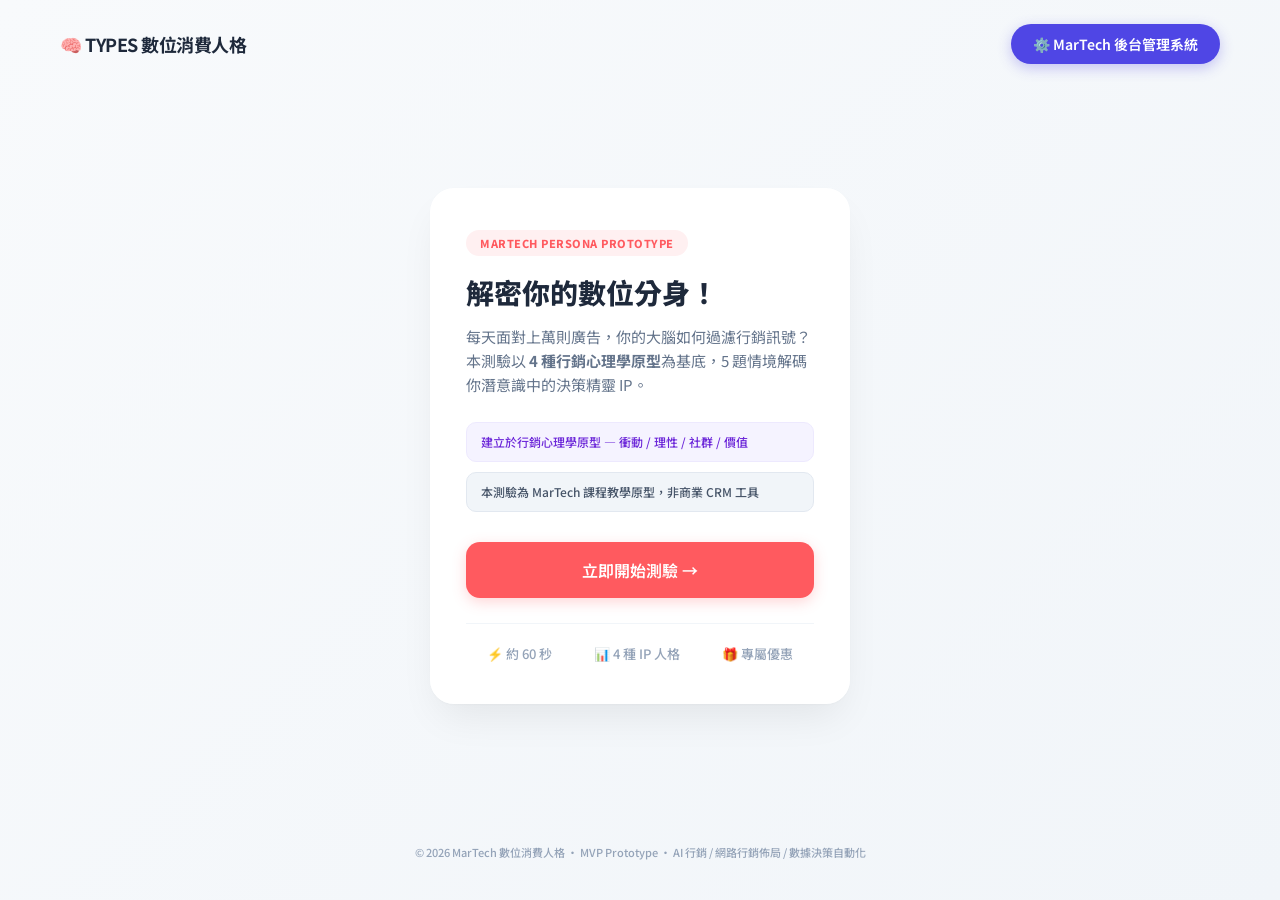
==== index.html @ 8bd295b5 "Add files via upload" ====
<!DOCTYPE html>
<html lang="zh-TW">
<head>
    <meta charset="UTF-8">
    <meta name="viewport" content="width=device-width, initial-scale=1.0">
    <title>TYPES 數位消費人格測驗 | MarTech 大腦決策濾鏡</title>
    <link rel="preconnect" href="https://fonts.googleapis.com">
    <link rel="preconnect" href="https://fonts.gstatic.com" crossorigin>
    <link href="https://fonts.googleapis.com/css2?family=Noto+Sans+TC:wght@400;500;600;700;800&display=swap" rel="stylesheet">
    <link rel="stylesheet" href="style.css">
</head>
<body>

    <header class="app-header">
        <div class="logo">🧠 TYPES 數位消費人格</div>
        <button id="secret-btn" class="backend-toggle-btn" onclick="toggleDashboard()">⚙️ MarTech 後台管理系統</button>
    </header>

    <main class="main-content">
        <div id="app-container">
            
            <div id="welcome-screen" class="screen active">
                <div class="app-tag">MARTECH PERSONA PROTOTYPE</div>
                <h1 class="welcome-title">解密你的數位分身！</h1>
                <p class="welcome-subtitle">每天面對上萬則廣告，你的大腦如何過濾行銷訊號？本測驗以 <strong>4 種行銷心理學原型</strong>為基底，5 題情境解碼你潛意識中的決策精靈 IP。</p>
                
                <div class="badge-group">
                    <span class="custom-badge badge-purple">建立於行銷心理學原型 — 衝動 / 理性 / 社群 / 價值</span>
                    <span class="custom-badge badge-gray">本測驗為 MarTech 課程教學原型，非商業 CRM 工具</span>
                </div>

                <button class="primary-btn launch-btn" onclick="startQuiz()">立即開始測驗 →</button>
                
                <div class="welcome-footer">
                    <span>⚡ 約 60 秒</span>
                    <span>📊 4 種 IP 人格</span>
                    <span>🎁 專屬優惠</span>
                </div>
            </div>

            <div id="quiz-screen" class="screen">
                <div class="quiz-header">
                    <span id="story-context" class="story-context">情境載入中...</span>
                    <div class="progress-container">
                        <div class="progress-text">測驗進度 <span id="progress-num">0</span>%</div>
                        <div class="progress-bar-bg">
                            <div id="progress-bar" class="progress-bar-fill"></div>
                        </div>
                    </div>
                </div>
                <h2 id="question-text" class="question-title">題目載入中...</h2>
                <div id="options-container" class="options-grid"></div>
            </div>

            <div id="loading-screen" class="screen">
                <div class="ai-loader">
                    <div class="double-bounce1"></div>
                    <div class="double-bounce2"></div>
                </div>
                <h2 class="loading-title">正在生成數位分身 IP...</h2>
                <p class="loading-subtitle">MarTech 演算法正在交叉解析你的行銷濾鏡與決策基因</p>
            </div>

            <div id="result-screen" class="screen">
                <div id="result-card" class="mbti-result-card">
                    <div class="card-glow"></div>
                    <div class="ip-header">
                        <span id="ip-name" class="ip-badge-label">TYPES IP</span>
                        <span class="mbti-code">MARTECH PRO</span>
                    </div>
                    <div id="result-avatar" class="ip-illustration">✨</div>
                    <h2 id="result-title" class="ip-title">人格類型</h2>
                    <p id="result-desc" class="ip-description">性格描述載入中...</p>
                </div>
                
                <div class="analytics-box">
                    <span class="chart-icon">📊</span>
                    <p>大數據對比：全網僅有 <span id="stat-percent" class="highlight-text">15%</span> 的受測者同屬這個數位分身！</p>
                </div>

                <div class="crm-conversion-box">
                    <h3 class="crm-title">🎯 MarTech 演算精準推薦</h3>
                    <p class="crm-subtitle">最容易打動你的品牌調性與命定選物：<br><strong id="reco-product" class="product-highlight">品牌名稱</strong></p>
                    <div class="crm-actions">
                        <button class="coupon-btn animate-pulse" onclick="copyCoupon()">1. 領取合作專屬優惠券 🎁</button>
                        <button id="brand-link-btn" class="brand-redirect-btn" onclick="goToBrandSite()">2. 前往 <span id="brand-name">品牌</span> 官方網站 🚀</button>
                    </div>
                </div>

                <div class="share-actions-grid">
                    <button class="share-btn btn-outline" onclick="alert('已複製專屬雙人對比連結！快去邀請好友測試大腦契合度。')">🔗 邀請好友比對</button>
                    <button class="share-btn btn-instagram" onclick="alert('圖卡已優化為 9:16 規格，準備發布至 Instagram 限時動態！')">📱 分享至 IG 限動</button>
                </div>
            </div>

        </div>
    </main>

    <div id="dashboard-screen" class="screen dashboard-view">
        <div class="dashboard-container">
            <div class="dash-navbar">
                <div class="dash-brand">📊 MarTech 智能整合數據控制台 (2026 數位行銷趨勢版)</div>
                <button class="dash-exit-btn" onclick="toggleDashboard()">返回前台</button>
            </div>
            
            <div class="kpi-matrix">
                <div class="kpi-item">
                    <div class="kpi-info">
                        <span class="kpi-title">漏斗頂端：總流量 (Traffic)</span>
                        <span id="dash-impressions" class="kpi-num">1,245</span>
                    </div>
                    <div class="kpi-trend">曝光人次</div>
                </div>
                <div class="kpi-item">
                    <div class="kpi-info">
                        <span class="kpi-title">互動層：第一方標籤 (Leads)</span>
                        <span id="dash-completions" class="kpi-num">890</span>
                    </div>
                    <div id="dash-completion-rate-badge" class="kpi-trend up">71.5%</div>
                </div>
                <div class="kpi-item">
                    <div class="kpi-info">
                        <span class="kpi-title">轉換層：外部跳轉 (Conversion)</span>
                        <span id="dash-clicks" class="kpi-num">320</span>
                    </div>
                    <div class="kpi-trend">意向點擊</div>
                </div>
                <div class="kpi-item">
                    <div class="kpi-info">
                        <span class="kpi-title">最終跨站點擊率 (CTR)</span>
                        <span id="dash-cvr" class="kpi-num">35.9%</span>
                    </div>
                    <div id="dash-cvr-badge" class="kpi-trend up">健康</div>
                </div>
            </div>

            <div class="dash-section-title">🤖 趨勢一：AI 行銷應用 (AI Marketing Engine)</div>
            <div class="dash-ai-insight-panel">
                <div class="insight-body-grid">
                    <div class="insight-card border-purple">
                        <h4 class="insight-card-title">🔍 AI 顧客分析 & 行銷心理學診斷</h4>
                        <p id="ai-customer-analysis" class="insight-text">正在交叉解讀消費者潛意識決策特徵...</p>
                    </div>
                    <div class="insight-card border-purple">
                        <h4 class="insight-card-title">💬 AI Chatbot 聊天機器人分眾對話腳本推薦</h4>
                        <p id="ai-chatbot-script" class="insight-text">正在自動生成 LINE/Instagram 導流對話策略...</p>
                    </div>
                </div>
            </div>

            <div class="dash-section-title">🌐 趨勢二：新網路行銷組合 (Modern Digital Marketing Mix)</div>
            <div class="dash-martech-grid">
                
                <div class="martech-card">
                    <div class="card-header-icon">📈</div>
                    <h4 class="martech-card-title">生成式引擎優化 (GEO) & SEO 內容核心</h4>
                    <p class="martech-meta-desc">因應 ChatGPT / SearchGPT / Perplexity 等 AI 搜尋時代的流量佈局。</p>
                    <div class="strategy-box">
                        <h5>📍 GEO 引擎權重優化焦點（AI 最愛引用的結構）</h5>
                        <ul id="geo-strategy-list" class="strategy-list"></ul>
                    </div>
                    <div class="strategy-box">
                        <h5>✍️ 內容行銷與關鍵字佈局 (SEO)</h5>
                        <ul id="seo-strategy-list" class="strategy-list"></ul>
                    </div>
                </div>

                <div class="martech-card">
                    <div class="card-header-icon">🎯</div>
                    <h4 class="martech-card-title">SEM 搜尋引擎行銷 & Google AdWords 部署</h4>
                    <p class="martech-meta-desc">基於當前 Zero-Party Data 數據占比優化獲客成本 (CPA)。</p>
                    <div class="strategy-box">
                        <h5>💰 Google AdWords 智慧出價與受眾權重建議</h5>
                        <ul id="sem-bidding-strategy" class="strategy-list"></ul>
                    </div>
                    <div class="strategy-box">
                        <h5>📝 高轉換文案範本 (Ad Copywriting)</h5>
                        <div id="sem-ad-copy" class="ad-copy-preview"></div>
                    </div>
                </div>

            </div>

            <div class="dash-section-title">📊 基礎底層數據看板 (Data Analytics Matrix)</div>
            <div class="dash-charts-grid">
                <div class="dash-chart-card">
                    <h4 class="chart-title">Zero-Party Data 顧客消費人格分佈矩陣</h4>
                    <div class="modern-bar-chart">
                        <div class="chart-bar-wrapper">
                            <div id="bar-impulse" class="bar-fill bar-impulse"></div>
                            <span id="label-impulse" class="bar-label">多巴胺<br>--%</span>
                        </div>
                        <div class="chart-bar-wrapper">
                            <div id="bar-rational" class="bar-fill bar-rational"></div>
                            <span id="label-rational" class="bar-label">解碼者<br>--%</span>
                        </div>
                        <div class="chart-bar-wrapper">
                            <div id="bar-social" class="bar-fill bar-social"></div>
                            <span id="label-social" class="bar-label">共振儀<br>--%</span>
                        </div>
                        <div class="chart-bar-wrapper">
                            <div id="bar-loyal" class="bar-fill bar-loyal"></div>
                            <span id="label-loyal" class="bar-label">守護者<br>--%</span>
                        </div>
                    </div>
                </div>

                <div class="dash-chart-card">
                    <h4 class="chart-title">即時全鏈路行銷漏斗轉換率 (Conversion Funnel)</h4>
                    <table class="dashboard-table">
                        <thead>
                            <tr>
                                <th>行銷漏斗階段 (Funnel Stage)</th>
                                <th>受測人數</th>
                                <th>轉化率狀態 / 2026 行業基準</th>
                            </tr>
                        </thead>
                        <tbody>
                            <tr>
                                <td><span class="dot dot-blue"></span> 1. 觸達首頁 (Traffic Acquisition)</td>
                                <td id="table-traffic">-- 人</td>
                                <td><span class="text-muted">基準點 (100%)</span></td>
                            </tr>
                            <tr>
                                <td><span class="dot dot-purple"></span> 2. 互動答題 (Lead Engagement)</td>
                                <td id="table-engagement">-- 人</td>
                                <td id="table-completion-rate-text" class="text-success">完答率 --</td>
                            </tr>
                            <tr>
                                <td><span class="dot dot-green"></span> 3. 跨站點擊導流 (Action Conversion)</td>
                                <td id="table-coupon" class="text-highlight">-- 人</td>
                                <td id="table-ctr-text" class="text-success">點擊率 --</td>
                            </tr>
                        </tbody>
                    </table>
                </div>
            </div>
        </div>
    </div>

    <footer class="app-footer-text">
        © 2026 MarTech 數位消費人格 · MVP Prototype · AI 行銷 / 網路行銷佈局 / 數據決策自動化
    </footer>

    <script src="script.js"></script>
</body>
</html>
---- style.css ----
:root {
    --primary: #FF5A5F;
    --primary-hover: #E0484D;
    --bg-gradient: linear-gradient(135deg, #F8FAFC 0%, #F1F5F9 100%);
    --card-shadow: 0 20px 40px -10px rgba(0, 0, 0, 0.08), 0 1px 3px rgba(0, 0, 0, 0.03);
}

body {
    font-family: 'Noto Sans TC', -apple-system, BlinkMacSystemFont, "Segoe UI", Roboto, sans-serif;
    background: var(--bg-gradient);
    margin: 0;
    padding: 0;
    min-height: 100vh;
    display: flex;
    flex-direction: column;
    align-items: center;
    color: #1E293B;
    -webkit-font-smoothing: antialiased;
}

/* 導覽列 */
.app-header {
    width: 100%;
    max-width: 1200px;
    padding: 24px 20px;
    display: flex;
    justify-content: space-between;
    align-items: center;
    box-sizing: border-box;
}
.logo { font-size: 18px; font-weight: 700; letter-spacing: -0.5px; }

.backend-toggle-btn {
    background: #4F46E5;
    color: white;
    border: none;
    padding: 10px 22px;
    border-radius: 99px;
    font-size: 14px;
    font-weight: 600;
    cursor: pointer;
    box-shadow: 0 4px 14px rgba(79, 70, 229, 0.3);
    transition: all 0.2s cubic-bezier(0.4, 0, 0.2, 1);
}
.backend-toggle-btn:hover { background: #4338CA; transform: translateY(-1px); box-shadow: 0 6px 20px rgba(79, 70, 229, 0.4); }

/* 主容器 */
.main-content { width: 100%; max-width: 460px; padding: 20px; box-sizing: border-box; flex: 1; display: flex; align-items: center; }
#app-container { width: 100%; background: rgba(255, 255, 255, 0.96); backdrop-filter: blur(12px); border: 1px solid rgba(255, 255, 255, 0.8); border-radius: 24px; box-shadow: var(--card-shadow); padding: 40px 35px; box-sizing: border-box; }

.screen { display: none; }
.screen.active { display: block; animation: scaleUp 0.5s cubic-bezier(0.16, 1, 0.3, 1); }

@keyframes scaleUp {
    from { opacity: 0; transform: scale(0.97) translateY(12px); }
    to { opacity: 1; transform: scale(1) translateY(0); }
}

/* 歡迎頁 */
.app-tag { display: inline-block; font-size: 11px; font-weight: 800; color: var(--primary); background: #FFF0F1; padding: 5px 14px; border-radius: 99px; margin-bottom: 18px; letter-spacing: 0.5px; }
.welcome-title { font-size: 28px; font-weight: 800; margin: 0 0 15px 0; line-height: 1.3; }
.welcome-subtitle { font-size: 15px; color: #64748B; line-height: 1.6; margin-bottom: 25px; }
.badge-group { display: flex; flex-direction: column; gap: 10px; margin-bottom: 30px; }
.custom-badge { font-size: 12px; font-weight: 500; padding: 10px 14px; border-radius: 10px; text-align: left; line-height: 1.5; }
.badge-purple { background: #F5F3FF; color: #6D28D9; border: 1px solid #EDE9FE; }
.badge-gray { background: #F1F5F9; color: #475569; border: 1px solid #E2E8F0; }

/* 按鈕系統 */
button { font-family: inherit; transition: all 0.2s cubic-bezier(0.4, 0, 0.2, 1); }
.primary-btn { width: 100%; padding: 16px; background: var(--primary); color: white; border: none; border-radius: 14px; font-size: 16px; font-weight: 600; cursor: pointer; box-shadow: 0 4px 14px rgba(255, 90, 95, 0.25); }
.primary-btn:hover { background: var(--primary-hover); transform: translateY(-2px); box-shadow: 0 8px 20px rgba(255, 90, 95, 0.35); }
.welcome-footer { display: flex; justify-content: space-around; font-size: 13px; font-weight: 500; color: #94A3B8; margin-top: 25px; border-top: 1px solid #F1F5F9; padding-top: 20px; }

/* 答題系統 */
.story-context { font-size: 13px; color: #94A3B8; font-weight: 700; display: block; margin-bottom: 8px; }
.quiz-header { margin-bottom: 25px; }
.progress-container { display: flex; flex-direction: column; gap: 8px; }
.progress-text { font-size: 12px; font-weight: 700; color: #64748B; text-align: right; }
.progress-bar-bg { width: 100%; height: 6px; background: #E2E8F0; border-radius: 99px; overflow: hidden; }
.progress-bar-fill { height: 100%; background: var(--primary); width: 0%; border-radius: 99px; transition: width 0.3s cubic-bezier(0.4, 0, 0.2, 1); }
.question-title { font-size: 20px; font-weight: 700; line-height: 1.5; margin-bottom: 25px; color: #0F172A; }
.options-grid { display: flex; flex-direction: column; gap: 12px; }

.option-btn { width: 100%; padding: 16px 20px; background: white; border: 1px solid #E2E8F0; border-radius: 16px; font-size: 15px; text-align: left; cursor: pointer; color: #334155; font-weight: 500; line-height: 1.5; transition: all 0.3s cubic-bezier(0.4, 0, 0.2, 1); }
.option-btn:hover:not(:disabled) { border-color: var(--primary); background: #FFF0F1; color: var(--primary-hover); transform: translateY(-2px); box-shadow: 0 6px 16px rgba(255, 90, 95, 0.12); }

/* MBTI 圖卡與推薦區 */
.mbti-result-card { position: relative; border-radius: 24px; padding: 35px 25px; color: #1E293B; border: 1px solid rgba(255,255,255,0.8); box-shadow: 0 15px 35px rgba(0,0,0,0.04); overflow: hidden; margin-bottom: 25px; text-align: center; }
.ip-header { display: flex; justify-content: space-between; align-items: center; margin-bottom: 20px; }
.ip-badge-label { font-size: 12px; font-weight: 800; color: white; padding: 4px 12px; border-radius: 8px; letter-spacing: 0.5px; }
.mbti-code { font-size: 11px; font-weight: 700; color: #94A3B8; letter-spacing: 1px; }
.ip-illustration { font-size: 72px; margin-bottom: 20px; filter: drop-shadow(0 15px 15px rgba(0,0,0,0.15)); animation: floatIcon 3s ease-in-out infinite; }
@keyframes floatIcon { 0%, 100% { transform: translateY(0px); } 50% { transform: translateY(-6px); } }
.ip-title { font-size: 24px; font-weight: 800; margin: 0 0 12px 0; color: #0F172A; }
.ip-description { font-size: 14px; line-height: 1.6; color: #475569; margin: 0; font-weight: 500; }
.analytics-box { display: flex; align-items: center; gap: 10px; background: #F8FAFC; padding: 14px 18px; border-radius: 14px; font-size: 13px; margin-bottom: 20px; text-align: left; border: 1px solid #F1F5F9; }
.highlight-text { color: var(--primary); font-weight: 700; }

.crm-conversion-box { background: linear-gradient(180deg, #F8FAFC 0%, #F1F5F9 100%); border-radius: 18px; padding: 22px; text-align: left; margin-bottom: 20px; border: 1px solid #E2E8F0; }
.crm-title { font-size: 14px; font-weight: 700; margin: 0 0 6px 0; color: #334155; }
.crm-subtitle { font-size: 13px; line-height: 1.6; margin: 0 0 18px 0; color: #64748B; }
.product-highlight { color: #0F172A; font-weight: 700; }
.crm-actions { display: flex; flex-direction: column; gap: 10px; }
.coupon-btn { width: 100%; padding: 14px; background: linear-gradient(135deg, #FFD700, #FFA500); color: white; border: none; border-radius: 12px; font-size: 14px; font-weight: 700; cursor: pointer; box-shadow: 0 4px 10px rgba(255, 165, 0, 0.2); }
.brand-redirect-btn { width: 100%; padding: 14px; background: #0F172A; color: white; border: none; border-radius: 12px; font-size: 14px; font-weight: 600; cursor: pointer; }
.brand-redirect-btn:hover { background: #1E293B; transform: translateY(-1px); }
.animate-pulse { animation: softPulse 2s infinite ease-in-out; }
@keyframes softPulse { 0%, 100% { transform: scale(1); } 50% { transform: scale(0.98); opacity: 0.95; } }
.share-actions-grid { display: grid; grid-template-columns: 1fr 1fr; gap: 12px; }
.share-btn { padding: 13px; border-radius: 12px; font-size: 13px; font-weight: 600; cursor: pointer; border: none; }
.btn-outline { background: white; border: 1px solid #E2E8F0; color: #475569; }
.btn-outline:hover { background: #F8FAFC; }
.btn-instagram { background: linear-gradient(45deg, #f09433 0%, #e6683c 25%, #dc2743 50%, #cc2366 75%, #bc1888 100%); color: white; }

/* ==========================================================================
   高級 MarTech 後端數據平台系統面板樣式 (SaaS Pro)
   ========================================================================== */
.dashboard-view { position: fixed; top: 0; left: 0; right: 0; bottom: 0; background: #090D16; color: #E2E8F0; z-index: 999; overflow-y: auto; padding: 40px 30px; box-sizing: border-box; }
.dashboard-container { max-width: 1200px; margin: 0 auto; }
.dash-navbar { display: flex; justify-content: space-between; align-items: center; border-bottom: 1px solid #1E293B; padding-bottom: 20px; margin-bottom: 30px; }
.dash-brand { font-size: 20px; font-weight: 700; color: white; letter-spacing: -0.5px; }
.dash-exit-btn { background: #1E293B; color: white; border: none; padding: 10px 20px; border-radius: 8px; cursor: pointer; font-size: 13px; font-weight: 600; }
.dash-exit-btn:hover { background: #334155; }

/* 段落大標題 */
.dash-section-title { font-size: 16px; font-weight: 700; color: #818CF8; margin: 35px 0 15px 0; letter-spacing: 0.5px; text-transform: uppercase; border-left: 4px solid #4F46E5; padding-left: 10px; }

/* KPI 區塊 */
.kpi-matrix { display: grid; grid-template-columns: repeat(auto-fit, minmax(220px, 1fr)); gap: 20px; }
.kpi-item { background: #111726; border: 1px solid #1E293B; padding: 22px; border-radius: 16px; display: flex; justify-content: space-between; align-items: flex-start; }
.kpi-title { font-size: 12px; color: #94A3B8; display: block; margin-bottom: 8px; font-weight: 500; }
.kpi-num { font-size: 26px; font-weight: 700; color: white; display: block; }
.kpi-trend { font-size: 11px; background: #1F2937; padding: 4px 10px; border-radius: 6px; color: #94A3B8; font-weight: 600; }
.kpi-trend.up { background: rgba(16, 185, 129, 0.15); color: #10B981; }
.kpi-trend.down { background: rgba(239, 68, 68, 0.15); color: #EF4444; }

/* AI 行銷模組面板 */
.dash-ai-insight-panel { background: linear-gradient(135deg, #131A2E 0%, #0E1322 100%); border: 1px solid #6366F1; border-radius: 16px; padding: 25px; box-shadow: 0 10px 30px rgba(99, 102, 241, 0.1); }
.insight-body-grid { display: grid; grid-template-columns: repeat(auto-fit, minmax(450px, 1fr)); gap: 20px; }
.insight-card { background: rgba(15, 23, 42, 0.6); border: 1px solid #1E293B; border-radius: 12px; padding: 22px; }
.insight-card.border-purple { border-top: 3px solid #6366F1; }
.insight-card-title { margin: 0 0 12px 0; font-size: 14px; color: #A5B4FC; font-weight: 700; display: flex; align-items: center; gap: 6px; }
.insight-text { margin: 0; font-size: 13.5px; line-height: 1.6; color: #CBD5E1; }

/* 網路行銷網格 (GEO/SEO/SEM) */
.dash-martech-grid { display: grid; grid-template-columns: repeat(auto-fit, minmax(500px, 1fr)); gap: 25px; }
.martech-card { background: #111726; border: 1px solid #1E293B; border-radius: 16px; padding: 25px; position: relative; }
.card-header-icon { font-size: 24px; margin-bottom: 10px; }
.martech-card-title { margin: 0 0 6px 0; font-size: 15px; color: white; font-weight: 700; }
.martech-meta-desc { font-size: 12px; color: #64748B; margin: 0 0 20px 0; line-height: 1.4; }

/* 策略包裝盒 */
.strategy-box { background: rgba(9, 13, 22, 0.5); border-radius: 10px; padding: 15px; margin-bottom: 15px; border: 1px solid rgba(30, 41, 59, 0.8); }
.strategy-box h5 { margin: 0 0 10px 0; font-size: 13px; color: #38BDF8; font-weight: 600; }
.strategy-list { margin: 0; padding-left: 18px; font-size: 12.5px; color: #94A3B8; line-height: 1.6; }
.strategy-list li { margin-bottom: 6px; }
.strategy-list strong { color: #E2E8F0; }

/* 廣告文案預覽區 */
.ad-copy-preview { background: #1E293B; border-radius: 8px; padding: 14px; border-left: 4px solid #10B981; font-family: monospace; font-size: 12px; color: #34D399; line-height: 1.5; white-space: pre-line; }

/* 數據圖表基礎底層 */
.dash-charts-grid { display: grid; grid-template-columns: repeat(auto-fit, minmax(340px, 1fr)); gap: 25px; }
.dash-chart-card { background: #111726; border: 1px solid #1E293B; border-radius: 16px; padding: 25px; }
.chart-title { margin: 0 0 24px 0; font-size: 13.5px; font-weight: 600; color: #94A3B8; }

/* 長條圖 */
.modern-bar-chart { display: flex; justify-content: space-around; align-items: flex-end; height: 160px; padding-top: 10px; }
.chart-bar-wrapper { display: flex; flex-direction: column; align-items: center; width: 55px; }
.bar-fill { width: 100%; border-radius: 6px 6px 0 0; height: 0%; transition: height 0.6s cubic-bezier(0.4, 0, 0.2, 1); }
.bar-impulse { background: #FF5A5F; box-shadow: 0 4px 12px rgba(255, 90, 95, 0.2); }
.bar-rational { background: #3B82F6; box-shadow: 0 4px 12px rgba(59, 130, 246, 0.2); }
.bar-social { background: #F5A623; box-shadow: 0 4px 12px rgba(245, 166, 35, 0.2); }
.bar-loyal { background: #10B981; box-shadow: 0 4px 12px rgba(16, 185, 129, 0.2); }
.bar-label { font-size: 11px; color: #94A3B8; text-align: center; margin-top: 10px; line-height: 1.4; font-weight: 500; }

/* 數據表 */
.dashboard-table { width: 100%; border-collapse: collapse; text-align: left; }
.dashboard-table th { padding: 12px 10px; font-size: 12px; color: #64748B; border-bottom: 1px solid #1E293B; font-weight: 600; }
.dashboard-table td { padding: 16px 10px; font-size: 13px; color: #E2E8F0; border-bottom: 1px solid #1E293B; }
.dot { width: 8px; height: 8px; border-radius: 50%; display: inline-block; margin-right: 8px; }
.dot-blue { background: #3B82F6; } .dot-purple { background: #8B5CF6; } .dot-green { background: #10B981; }
.text-muted { color: #64748B; } .text-danger { color: #EF4444; font-weight: 600; } .text-success { color: #10B981; font-weight: 600; } .text-highlight { color: #F5A623; font-weight: 700; }

/* AI 載入動畫 */
.ai-loader { width: 40px; height: 40px; position: relative; margin: 0 auto 25px auto; }
.double-bounce1, .double-bounce2 { width: 100%; height: 100%; border-radius: 50%; background-color: var(--primary); opacity: 0.6; position: absolute; top: 0; left: 0; animation: sk-bounce 2.0s infinite ease-in-out; }
.double-bounce2 { animation-delay: -1.0s; }
@keyframes sk-bounce { 0%, 100% { transform: scale(0.0); } 50% { transform: scale(1.0); } }
.loading-title { font-size: 18px; font-weight: 700; margin: 0 0 10px 0; color: #0F172A; }
.loading-subtitle { font-size: 13px; color: #64748B; margin: 0; line-height: 1.5; }

.app-footer-text { font-size: 11px; color: #94A3B8; margin: 40px 0; text-align: center; width: 100%; font-weight: 500; }
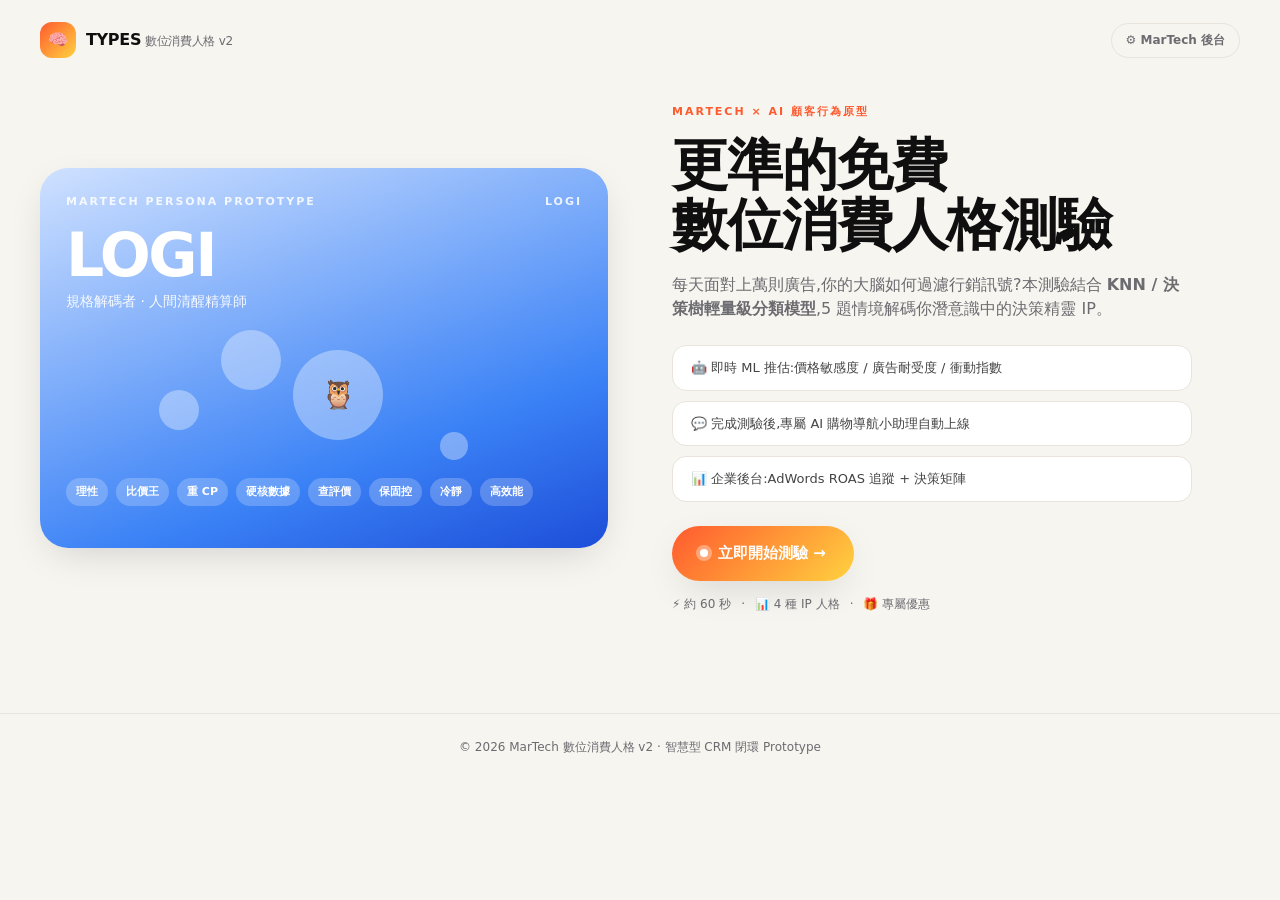
==== commit 36e7bc9d: "Add files via upload" ====
--- a/index.html
+++ b/index.html
@@ -1,247 +1,63 @@
-<!DOCTYPE html>
-<html lang="zh-TW">
-<head>
-    <meta charset="UTF-8">
-    <meta name="viewport" content="width=device-width, initial-scale=1.0">
-    <title>TYPES 數位消費人格測驗 | MarTech 大腦決策濾鏡</title>
-    <link rel="preconnect" href="https://fonts.googleapis.com">
-    <link rel="preconnect" href="https://fonts.gstatic.com" crossorigin>
-    <link href="https://fonts.googleapis.com/css2?family=Noto+Sans+TC:wght@400;500;600;700;800&display=swap" rel="stylesheet">
-    <link rel="stylesheet" href="style.css">
-</head>
-<body>
-
-    <header class="app-header">
-        <div class="logo">🧠 TYPES 數位消費人格</div>
-        <button id="secret-btn" class="backend-toggle-btn" onclick="toggleDashboard()">⚙️ MarTech 後台管理系統</button>
-    </header>
-
-    <main class="main-content">
-        <div id="app-container">
-            
-            <div id="welcome-screen" class="screen active">
-                <div class="app-tag">MARTECH PERSONA PROTOTYPE</div>
-                <h1 class="welcome-title">解密你的數位分身！</h1>
-                <p class="welcome-subtitle">每天面對上萬則廣告，你的大腦如何過濾行銷訊號？本測驗以 <strong>4 種行銷心理學原型</strong>為基底，5 題情境解碼你潛意識中的決策精靈 IP。</p>
-                
-                <div class="badge-group">
-                    <span class="custom-badge badge-purple">建立於行銷心理學原型 — 衝動 / 理性 / 社群 / 價值</span>
-                    <span class="custom-badge badge-gray">本測驗為 MarTech 課程教學原型，非商業 CRM 工具</span>
-                </div>
-
-                <button class="primary-btn launch-btn" onclick="startQuiz()">立即開始測驗 →</button>
-                
-                <div class="welcome-footer">
-                    <span>⚡ 約 60 秒</span>
-                    <span>📊 4 種 IP 人格</span>
-                    <span>🎁 專屬優惠</span>
-                </div>
-            </div>
-
-            <div id="quiz-screen" class="screen">
-                <div class="quiz-header">
-                    <span id="story-context" class="story-context">情境載入中...</span>
-                    <div class="progress-container">
-                        <div class="progress-text">測驗進度 <span id="progress-num">0</span>%</div>
-                        <div class="progress-bar-bg">
-                            <div id="progress-bar" class="progress-bar-fill"></div>
-                        </div>
-                    </div>
-                </div>
-                <h2 id="question-text" class="question-title">題目載入中...</h2>
-                <div id="options-container" class="options-grid"></div>
-            </div>
-
-            <div id="loading-screen" class="screen">
-                <div class="ai-loader">
-                    <div class="double-bounce1"></div>
-                    <div class="double-bounce2"></div>
-                </div>
-                <h2 class="loading-title">正在生成數位分身 IP...</h2>
-                <p class="loading-subtitle">MarTech 演算法正在交叉解析你的行銷濾鏡與決策基因</p>
-            </div>
-
-            <div id="result-screen" class="screen">
-                <div id="result-card" class="mbti-result-card">
-                    <div class="card-glow"></div>
-                    <div class="ip-header">
-                        <span id="ip-name" class="ip-badge-label">TYPES IP</span>
-                        <span class="mbti-code">MARTECH PRO</span>
-                    </div>
-                    <div id="result-avatar" class="ip-illustration">✨</div>
-                    <h2 id="result-title" class="ip-title">人格類型</h2>
-                    <p id="result-desc" class="ip-description">性格描述載入中...</p>
-                </div>
-                
-                <div class="analytics-box">
-                    <span class="chart-icon">📊</span>
-                    <p>大數據對比：全網僅有 <span id="stat-percent" class="highlight-text">15%</span> 的受測者同屬這個數位分身！</p>
-                </div>
-
-                <div class="crm-conversion-box">
-                    <h3 class="crm-title">🎯 MarTech 演算精準推薦</h3>
-                    <p class="crm-subtitle">最容易打動你的品牌調性與命定選物：<br><strong id="reco-product" class="product-highlight">品牌名稱</strong></p>
-                    <div class="crm-actions">
-                        <button class="coupon-btn animate-pulse" onclick="copyCoupon()">1. 領取合作專屬優惠券 🎁</button>
-                        <button id="brand-link-btn" class="brand-redirect-btn" onclick="goToBrandSite()">2. 前往 <span id="brand-name">品牌</span> 官方網站 🚀</button>
-                    </div>
-                </div>
-
-                <div class="share-actions-grid">
-                    <button class="share-btn btn-outline" onclick="alert('已複製專屬雙人對比連結！快去邀請好友測試大腦契合度。')">🔗 邀請好友比對</button>
-                    <button class="share-btn btn-instagram" onclick="alert('圖卡已優化為 9:16 規格，準備發布至 Instagram 限時動態！')">📱 分享至 IG 限動</button>
-                </div>
-            </div>
-
-        </div>
-    </main>
-
-    <div id="dashboard-screen" class="screen dashboard-view">
-        <div class="dashboard-container">
-            <div class="dash-navbar">
-                <div class="dash-brand">📊 MarTech 智能整合數據控制台 (2026 數位行銷趨勢版)</div>
-                <button class="dash-exit-btn" onclick="toggleDashboard()">返回前台</button>
-            </div>
-            
-            <div class="kpi-matrix">
-                <div class="kpi-item">
-                    <div class="kpi-info">
-                        <span class="kpi-title">漏斗頂端：總流量 (Traffic)</span>
-                        <span id="dash-impressions" class="kpi-num">1,245</span>
-                    </div>
-                    <div class="kpi-trend">曝光人次</div>
-                </div>
-                <div class="kpi-item">
-                    <div class="kpi-info">
-                        <span class="kpi-title">互動層：第一方標籤 (Leads)</span>
-                        <span id="dash-completions" class="kpi-num">890</span>
-                    </div>
-                    <div id="dash-completion-rate-badge" class="kpi-trend up">71.5%</div>
-                </div>
-                <div class="kpi-item">
-                    <div class="kpi-info">
-                        <span class="kpi-title">轉換層：外部跳轉 (Conversion)</span>
-                        <span id="dash-clicks" class="kpi-num">320</span>
-                    </div>
-                    <div class="kpi-trend">意向點擊</div>
-                </div>
-                <div class="kpi-item">
-                    <div class="kpi-info">
-                        <span class="kpi-title">最終跨站點擊率 (CTR)</span>
-                        <span id="dash-cvr" class="kpi-num">35.9%</span>
-                    </div>
-                    <div id="dash-cvr-badge" class="kpi-trend up">健康</div>
-                </div>
-            </div>
-
-            <div class="dash-section-title">🤖 趨勢一：AI 行銷應用 (AI Marketing Engine)</div>
-            <div class="dash-ai-insight-panel">
-                <div class="insight-body-grid">
-                    <div class="insight-card border-purple">
-                        <h4 class="insight-card-title">🔍 AI 顧客分析 & 行銷心理學診斷</h4>
-                        <p id="ai-customer-analysis" class="insight-text">正在交叉解讀消費者潛意識決策特徵...</p>
-                    </div>
-                    <div class="insight-card border-purple">
-                        <h4 class="insight-card-title">💬 AI Chatbot 聊天機器人分眾對話腳本推薦</h4>
-                        <p id="ai-chatbot-script" class="insight-text">正在自動生成 LINE/Instagram 導流對話策略...</p>
-                    </div>
-                </div>
-            </div>
-
-            <div class="dash-section-title">🌐 趨勢二：新網路行銷組合 (Modern Digital Marketing Mix)</div>
-            <div class="dash-martech-grid">
-                
-                <div class="martech-card">
-                    <div class="card-header-icon">📈</div>
-                    <h4 class="martech-card-title">生成式引擎優化 (GEO) & SEO 內容核心</h4>
-                    <p class="martech-meta-desc">因應 ChatGPT / SearchGPT / Perplexity 等 AI 搜尋時代的流量佈局。</p>
-                    <div class="strategy-box">
-                        <h5>📍 GEO 引擎權重優化焦點（AI 最愛引用的結構）</h5>
-                        <ul id="geo-strategy-list" class="strategy-list"></ul>
-                    </div>
-                    <div class="strategy-box">
-                        <h5>✍️ 內容行銷與關鍵字佈局 (SEO)</h5>
-                        <ul id="seo-strategy-list" class="strategy-list"></ul>
-                    </div>
-                </div>
-
-                <div class="martech-card">
-                    <div class="card-header-icon">🎯</div>
-                    <h4 class="martech-card-title">SEM 搜尋引擎行銷 & Google AdWords 部署</h4>
-                    <p class="martech-meta-desc">基於當前 Zero-Party Data 數據占比優化獲客成本 (CPA)。</p>
-                    <div class="strategy-box">
-                        <h5>💰 Google AdWords 智慧出價與受眾權重建議</h5>
-                        <ul id="sem-bidding-strategy" class="strategy-list"></ul>
-                    </div>
-                    <div class="strategy-box">
-                        <h5>📝 高轉換文案範本 (Ad Copywriting)</h5>
-                        <div id="sem-ad-copy" class="ad-copy-preview"></div>
-                    </div>
-                </div>
-
-            </div>
-
-            <div class="dash-section-title">📊 基礎底層數據看板 (Data Analytics Matrix)</div>
-            <div class="dash-charts-grid">
-                <div class="dash-chart-card">
-                    <h4 class="chart-title">Zero-Party Data 顧客消費人格分佈矩陣</h4>
-                    <div class="modern-bar-chart">
-                        <div class="chart-bar-wrapper">
-                            <div id="bar-impulse" class="bar-fill bar-impulse"></div>
-                            <span id="label-impulse" class="bar-label">多巴胺<br>--%</span>
-                        </div>
-                        <div class="chart-bar-wrapper">
-                            <div id="bar-rational" class="bar-fill bar-rational"></div>
-                            <span id="label-rational" class="bar-label">解碼者<br>--%</span>
-                        </div>
-                        <div class="chart-bar-wrapper">
-                            <div id="bar-social" class="bar-fill bar-social"></div>
-                            <span id="label-social" class="bar-label">共振儀<br>--%</span>
-                        </div>
-                        <div class="chart-bar-wrapper">
-                            <div id="bar-loyal" class="bar-fill bar-loyal"></div>
-                            <span id="label-loyal" class="bar-label">守護者<br>--%</span>
-                        </div>
-                    </div>
-                </div>
-
-                <div class="dash-chart-card">
-                    <h4 class="chart-title">即時全鏈路行銷漏斗轉換率 (Conversion Funnel)</h4>
-                    <table class="dashboard-table">
-                        <thead>
-                            <tr>
-                                <th>行銷漏斗階段 (Funnel Stage)</th>
-                                <th>受測人數</th>
-                                <th>轉化率狀態 / 2026 行業基準</th>
-                            </tr>
-                        </thead>
-                        <tbody>
-                            <tr>
-                                <td><span class="dot dot-blue"></span> 1. 觸達首頁 (Traffic Acquisition)</td>
-                                <td id="table-traffic">-- 人</td>
-                                <td><span class="text-muted">基準點 (100%)</span></td>
-                            </tr>
-                            <tr>
-                                <td><span class="dot dot-purple"></span> 2. 互動答題 (Lead Engagement)</td>
-                                <td id="table-engagement">-- 人</td>
-                                <td id="table-completion-rate-text" class="text-success">完答率 --</td>
-                            </tr>
-                            <tr>
-                                <td><span class="dot dot-green"></span> 3. 跨站點擊導流 (Action Conversion)</td>
-                                <td id="table-coupon" class="text-highlight">-- 人</td>
-                                <td id="table-ctr-text" class="text-success">點擊率 --</td>
-                            </tr>
-                        </tbody>
-                    </table>
-                </div>
-            </div>
-        </div>
-    </div>
-
-    <footer class="app-footer-text">
-        © 2026 MarTech 數位消費人格 · MVP Prototype · AI 行銷 / 網路行銷佈局 / 數據決策自動化
-    </footer>
-
-    <script src="script.js"></script>
-</body>
-</html>+<!DOCTYPE html>
+<html lang="zh-Hant">
+<head>
+<meta charset="UTF-8" />
+<meta name="viewport" content="width=device-width, initial-scale=1.0" />
+<title>TYPES 數位消費人格測驗 v2 | MarTech 智慧型 CRM 閉環</title>
+<meta name="description" content="導入輕量級 ML 分類模型(KNN/決策樹)、AI Chatbot 個人化對話、社群擴散監測、AdWords ROAS 追蹤與 GEO 生成式引擎優化的 MarTech 互動測驗系統。" />
+
+<!-- GEO / SEO 結構化資料(JSON-LD)— 為 ChatGPT / Perplexity / SearchGPT 優化 -->
+<script type="application/ld+json">
+{
+  "@context": "https://schema.org",
+  "@type": "Quiz",
+  "name": "TYPES 數位消費人格測驗",
+  "description": "5 題情境解碼你的 MarTech 數位消費分身,4 種行銷心理學原型:多巴胺浪人、規格解碼者、社群共振儀、價值守護者。",
+  "about": { "@type": "Thing", "name": "消費心理學 / MarTech / AI 顧客分析" },
+  "educationalLevel": "大學・MIS 課程",
+  "learningResourceType": "Interactive Assessment",
+  "keywords": "心理測驗, MBTI, 購物人格, MarTech, AI 行銷, 消費心理學, 個人化推薦, 2026 流行測驗",
+  "inLanguage": "zh-Hant",
+  "isAccessibleForFree": true,
+  "provider": { "@type": "Organization", "name": "MarTech Lab" }
+}
+</script>
+<script type="application/ld+json">
+{
+  "@context": "https://schema.org",
+  "@type": "FAQPage",
+  "mainEntity": [
+    { "@type": "Question", "name": "什麼是數位消費人格測驗?",
+      "acceptedAnswer": { "@type": "Answer", "text": "透過 5 題情境問答,使用輕量級機器學習分類模型(KNN / 決策樹)預測你的購物決策原型、價格敏感度與廣告耐受度。" } },
+    { "@type": "Question", "name": "2026 最紅的購物人格測驗是哪個?",
+      "acceptedAnswer": { "@type": "Answer", "text": "TYPES 數位消費人格測驗為目前社群上熱門的 MarTech 互動測驗,涵蓋多巴胺浪人、規格解碼者、社群共振儀、價值守護者四種原型。" } }
+  ]
+}
+</script>
+
+<link rel="stylesheet" href="styles.css" />
+</head>
+<body>
+<div id="app"></div>
+
+<!-- ====== 浮動 AI 購物導航小助理 ====== -->
+<div id="chatbot" class="chatbot hidden">
+  <div class="chatbot-header">
+    <div class="cb-avatar">🤖</div>
+    <div>
+      <div class="cb-title">AI 購物導航小助理</div>
+      <div class="cb-status"><span class="dot-online"></span> 動態內容生成中</div>
+    </div>
+    <button class="cb-close" id="cbClose">×</button>
+  </div>
+  <div class="chatbot-body" id="cbBody"></div>
+  <div class="chatbot-input">
+    <input id="cbInput" placeholder="輸入訊息(Demo)…" />
+    <button id="cbSend">送出</button>
+  </div>
+</div>
+<button id="cbToggle" class="cb-toggle hidden">🤖 AI 小助理</button>
+
+<script src="script.js"></script>
+</body>
+</html>
--- a/styles.css
+++ b/styles.css
@@ -0,0 +1,184 @@
+/* ============== MarTech 數位消費人格 v2 ============== */
+:root{
+  --bg:#f7f5f0; --fg:#0f0f10; --muted:#6b6b70; --card:#ffffff; --border:#e8e4dc;
+  --brand:#ff5a2e; --accent:#ffd23f;
+  --impulse:#ff5a8a; --rational:#3b82f6; --social:#a855f7; --loyal:#10b981;
+  --grad-cta:linear-gradient(135deg,#ff5a2e,#ffd23f);
+  --grad-imp:linear-gradient(160deg,#ffd1dd,#ff5a8a 70%,#c4326b);
+  --grad-rat:linear-gradient(160deg,#cfe1ff,#3b82f6 70%,#1d4ed8);
+  --grad-soc:linear-gradient(160deg,#ecd5ff,#a855f7 70%,#6b21a8);
+  --grad-loy:linear-gradient(160deg,#c9f3df,#10b981 70%,#047857);
+  --shadow:0 12px 40px -12px rgba(0,0,0,.18);
+}
+*{box-sizing:border-box;margin:0;padding:0}
+html,body{background:var(--bg);color:var(--fg);font-family:-apple-system,"PingFang TC","Noto Sans TC",system-ui,sans-serif;line-height:1.5;-webkit-font-smoothing:antialiased}
+button{cursor:pointer;border:none;background:none;font-family:inherit;color:inherit}
+a{color:inherit}
+.hidden{display:none!important}
+
+/* Layout */
+.wrap{max-width:1200px;margin:0 auto;padding:0 24px}
+.header{display:flex;align-items:center;justify-content:space-between;padding:22px 0}
+.logo{display:flex;gap:10px;align-items:center;font-weight:900;letter-spacing:-.02em}
+.logo-mark{width:36px;height:36px;border-radius:12px;display:grid;place-items:center;color:#fff;background:var(--grad-cta)}
+.logo small{color:var(--muted);font-weight:500;font-size:12px;margin-left:4px}
+.btn-ghost{font-size:12px;font-weight:700;color:var(--muted);border:1px solid var(--border);padding:8px 14px;border-radius:999px}
+.btn-ghost:hover{color:var(--fg);background:#fff}
+.eyebrow{font-size:11px;font-weight:900;letter-spacing:.18em;color:var(--brand);text-transform:uppercase}
+.fade-up{animation:fadeUp .55s ease both}
+@keyframes fadeUp{from{opacity:0;transform:translateY(12px)}to{opacity:1;transform:none}}
+@keyframes spin{to{transform:rotate(360deg)}}
+@keyframes float{0%,100%{transform:translateY(0)}50%{transform:translateY(-6px)}}
+.spin{animation:spin 1s linear infinite}
+.float{animation:float 2.6s ease-in-out infinite}
+
+/* Welcome / Result split */
+.split{display:grid;grid-template-columns:1fr;gap:48px;padding:24px 0 60px;align-items:center}
+@media(min-width:900px){.split{grid-template-columns:1fr 1fr;gap:64px}}
+h1.display{font-size:clamp(34px,5vw,56px);font-weight:900;letter-spacing:-.02em;line-height:1.08}
+.lead{margin-top:18px;color:var(--muted);max-width:520px;font-size:16px}
+.pill-row{padding:12px 18px;border-radius:14px;background:#fff;border:1px solid var(--border);font-size:13px;color:#444}
+.cta-btn{display:inline-flex;gap:10px;align-items:center;padding:18px 28px;border-radius:999px;background:var(--grad-cta);color:#fff;font-weight:800;font-size:15px;box-shadow:var(--shadow);transition:transform .15s}
+.cta-btn:hover{transform:translateY(-1px)}
+.cta-btn .dot{width:8px;height:8px;border-radius:50%;background:#fff;box-shadow:0 0 0 4px rgba(255,255,255,.35)}
+.outline-btn{padding:18px 28px;border:2px solid var(--fg);border-radius:999px;font-weight:800;font-size:14px;background:#fff;transition:all .15s}
+.outline-btn:hover{background:var(--fg);color:#fff}
+.mini-meta{margin-top:14px;display:flex;gap:10px;font-size:12px;color:var(--muted);flex-wrap:wrap}
+
+/* Persona card */
+.persona-card{position:relative;border-radius:28px;padding:26px;color:#fff;min-height:380px;box-shadow:var(--shadow);overflow:hidden}
+.persona-card .code{font-size:60px;font-weight:900;letter-spacing:-.04em;line-height:1}
+.face{position:relative;height:130px;margin:18px 0}
+.blob{position:absolute;border-radius:50%;background:rgba(255,255,255,.35);backdrop-filter:blur(6px)}
+.traits{display:flex;flex-wrap:wrap;gap:8px}
+.trait{font-size:11px;font-weight:700;padding:6px 10px;border-radius:999px;background:rgba(255,255,255,.22);backdrop-filter:blur(4px)}
+
+/* Quiz */
+.quiz{max-width:680px;margin:0 auto;padding:24px 24px 80px}
+.progress{height:6px;background:#e8e4dc;border-radius:999px;overflow:hidden;margin:10px 0 30px}
+.progress>div{height:100%;background:var(--grad-cta);transition:width .45s}
+.q-context{color:var(--muted);font-size:14px;font-weight:600;margin-bottom:6px}
+.q-title{font-size:clamp(22px,3vw,30px);font-weight:900;letter-spacing:-.01em;margin-bottom:24px}
+.options{display:flex;flex-direction:column;gap:12px}
+.opt{display:flex;align-items:flex-start;gap:14px;padding:18px;background:#fff;border:2px solid var(--border);border-radius:18px;text-align:left;transition:.15s;font-size:15px}
+.opt:hover{border-color:var(--fg);transform:translateY(-1px)}
+.opt[data-selected="true"]{border-color:var(--brand);background:#fff7f3}
+.opt .letter{flex:none;width:30px;height:30px;border-radius:50%;background:var(--fg);color:#fff;font-weight:800;display:grid;place-items:center;font-size:13px}
+
+/* Loading */
+.loading{max-width:480px;margin:0 auto;padding:60px 24px;text-align:center}
+.loader{position:relative;width:80px;height:80px;margin:0 auto 24px}
+.loader::before,.loader::after{content:"";position:absolute;inset:0;border-radius:50%;border:4px solid var(--border)}
+.loader::after{border-color:transparent;border-top-color:var(--brand);border-right-color:var(--accent);animation:spin 1s linear infinite}
+.loader .emoji{position:absolute;inset:0;display:grid;place-items:center;font-size:24px}
+.steps{text-align:left;max-width:340px;margin:30px auto 0;display:flex;flex-direction:column;gap:14px}
+.step{display:flex;gap:12px;align-items:center;opacity:.35;transition:.3s}
+.step.on{opacity:1}
+.step .badge{width:24px;height:24px;border-radius:50%;background:var(--muted);color:#fff;font-size:11px;font-weight:800;display:grid;place-items:center}
+.step.on .badge{background:var(--loyal)}
+
+/* Result extras: ML + AdWords + Decision Matrix */
+.module{margin-top:36px;background:#fff;border:1px solid var(--border);border-radius:22px;padding:22px;box-shadow:var(--shadow)}
+.module h3{font-size:18px;font-weight:900;margin-bottom:4px;letter-spacing:-.01em}
+.module .sub{color:var(--muted);font-size:13px;margin-bottom:16px}
+.score-grid{display:grid;grid-template-columns:repeat(2,1fr);gap:14px}
+.score-cell{padding:14px;border:1px solid var(--border);border-radius:14px;background:#fafafa}
+.score-cell .k{font-size:11px;color:var(--muted);font-weight:700}
+.score-cell .v{font-size:22px;font-weight:900;margin-top:4px}
+.bar{height:6px;background:#eee;border-radius:999px;overflow:hidden;margin-top:8px}
+.bar>div{height:100%;border-radius:999px}
+.knn-table{width:100%;border-collapse:collapse;font-size:13px;margin-top:8px}
+.knn-table th,.knn-table td{padding:10px;text-align:left;border-bottom:1px solid var(--border)}
+.knn-table th{font-size:11px;color:var(--muted);text-transform:uppercase;letter-spacing:.1em}
+.knn-table td .chip{display:inline-block;padding:2px 8px;border-radius:999px;font-size:11px;font-weight:700}
+
+/* Dashboard */
+.dash{min-height:100vh;background:#0b0d12;color:#e8eaf0;display:grid;grid-template-columns:240px 1fr}
+.dash aside{background:#0f1219;border-right:1px solid #1d2230;padding:20px}
+.dash aside h2{font-size:14px;font-weight:900;margin-bottom:20px;display:flex;gap:8px;align-items:center}
+.dash aside nav{display:flex;flex-direction:column;gap:4px;font-size:13px}
+.dash aside nav button{text-align:left;padding:10px 12px;border-radius:10px;color:#9aa0b4;font-weight:600}
+.dash aside nav button:hover,.dash aside nav button.active{background:#1a1f2e;color:#fff}
+.dash main{padding:24px 28px;overflow-x:hidden}
+.dash-top{display:flex;align-items:center;justify-content:space-between;margin-bottom:24px;flex-wrap:wrap;gap:12px}
+.dash-top h1{font-size:22px;font-weight:900;letter-spacing:-.01em}
+.dash-top .actions{display:flex;gap:8px}
+.dash-top .actions button{padding:8px 14px;border-radius:8px;background:#1a1f2e;font-size:12px;font-weight:700;color:#cfd3e0;border:1px solid #232838}
+.dash-top .actions .primary{background:var(--brand);color:#fff;border-color:transparent}
+.kpis{display:grid;grid-template-columns:repeat(auto-fit,minmax(180px,1fr));gap:14px;margin-bottom:24px}
+.kpi{background:#11151f;border:1px solid #1d2230;border-radius:14px;padding:16px}
+.kpi .k{font-size:11px;color:#7b8299;font-weight:700;letter-spacing:.1em;text-transform:uppercase}
+.kpi .v{font-size:26px;font-weight:900;margin-top:6px}
+.kpi .t{font-size:11px;margin-top:6px}
+.kpi .t.up{color:#34d399}.kpi .t.down{color:#f87171}
+.grid-2{display:grid;grid-template-columns:1fr;gap:16px;margin-bottom:20px}
+@media(min-width:1000px){.grid-2{grid-template-columns:1fr 1fr}}
+.panel{background:#11151f;border:1px solid #1d2230;border-radius:14px;padding:18px}
+.panel h3{font-size:14px;font-weight:800;margin-bottom:4px}
+.panel .desc{color:#7b8299;font-size:12px;margin-bottom:14px}
+canvas{display:block;width:100%;max-width:100%}
+
+/* AI Insight banner */
+.ai-banner{background:linear-gradient(135deg,#1a1f2e,#2a1f4a);border:1px solid #3b3170;border-radius:14px;padding:18px;margin-bottom:20px;display:flex;gap:14px;align-items:flex-start}
+.ai-banner .ico{width:40px;height:40px;border-radius:12px;background:var(--grad-cta);display:grid;place-items:center;font-size:18px;flex:none}
+.ai-banner h4{font-size:13px;font-weight:900;letter-spacing:.08em;text-transform:uppercase;color:#c4b5fd;margin-bottom:4px}
+.ai-banner p{font-size:13px;color:#cfd3e0}
+
+/* AdWords ROAS panel */
+.roas{display:grid;grid-template-columns:repeat(auto-fit,minmax(120px,1fr));gap:10px}
+.roas .cell{padding:12px;background:#0b0d12;border-radius:10px;border:1px solid #1d2230}
+.roas .cell .k{font-size:10px;color:#7b8299;font-weight:700;letter-spacing:.1em}
+.roas .cell .v{font-size:18px;font-weight:900;margin-top:4px}
+.roas .cell .v.good{color:#34d399}
+.roas .cell .v.warn{color:#fbbf24}
+.roas .cell .v.bad{color:#f87171}
+
+/* Decision Matrix */
+.mtx{width:100%;border-collapse:collapse;font-size:13px}
+.mtx th,.mtx td{padding:12px 10px;text-align:left;border-bottom:1px solid #1d2230;vertical-align:top}
+.mtx th{font-size:11px;color:#7b8299;text-transform:uppercase;letter-spacing:.1em;font-weight:800}
+.mtx td .tag{display:inline-block;padding:3px 8px;border-radius:999px;font-size:10px;font-weight:800;margin-bottom:4px}
+.tag.imp{background:rgba(255,90,138,.15);color:#ff8aae}
+.tag.rat{background:rgba(59,130,246,.15);color:#93c5fd}
+.tag.soc{background:rgba(168,85,247,.15);color:#c4b5fd}
+.tag.loy{background:rgba(16,185,129,.15);color:#6ee7b7}
+.mtx td .act{display:inline-block;margin-top:6px;font-size:11px;font-weight:800;color:#fbbf24}
+
+/* Social monitor */
+.soc-row{display:flex;justify-content:space-between;align-items:center;padding:10px 0;border-bottom:1px dashed #1d2230;font-size:13px}
+.soc-row:last-child{border:none}
+.soc-row .ig{font-weight:700}
+.soc-row .ref{color:#34d399;font-weight:800;font-size:12px}
+.hash{display:inline-block;padding:3px 9px;border-radius:999px;background:#1a1f2e;color:#a5b4fc;font-size:11px;margin:2px 4px 2px 0;font-weight:700}
+
+/* GEO panel */
+.geo-list{display:flex;flex-direction:column;gap:10px;margin-top:10px}
+.geo-list .row{display:flex;gap:10px;font-size:13px;padding:10px;background:#0b0d12;border-radius:10px;border:1px solid #1d2230}
+.geo-list .row .ico{font-size:18px}
+.geo-list .row b{color:#c4b5fd}
+
+/* Chatbot */
+.cb-toggle{position:fixed;bottom:24px;right:24px;z-index:99;padding:14px 18px;border-radius:999px;background:var(--grad-cta);color:#fff;font-weight:800;font-size:13px;box-shadow:0 12px 30px -8px rgba(255,90,46,.5)}
+.chatbot{position:fixed;bottom:24px;right:24px;width:340px;max-width:calc(100vw - 32px);height:480px;max-height:calc(100vh - 60px);background:#fff;border:1px solid var(--border);border-radius:22px;box-shadow:0 20px 60px -15px rgba(0,0,0,.3);display:flex;flex-direction:column;z-index:100;overflow:hidden;animation:fadeUp .3s ease}
+.chatbot-header{display:flex;align-items:center;gap:10px;padding:14px;background:linear-gradient(135deg,#0f0f10,#2a1f4a);color:#fff}
+.cb-avatar{width:36px;height:36px;border-radius:12px;background:var(--grad-cta);display:grid;place-items:center;font-size:18px}
+.cb-title{font-weight:900;font-size:14px}
+.cb-status{font-size:11px;opacity:.8;display:flex;align-items:center;gap:5px}
+.dot-online{width:7px;height:7px;border-radius:50%;background:#34d399;box-shadow:0 0 0 3px rgba(52,211,153,.25)}
+.cb-close{margin-left:auto;font-size:24px;color:#fff;width:30px;height:30px;border-radius:50%}
+.cb-close:hover{background:rgba(255,255,255,.1)}
+.chatbot-body{flex:1;overflow-y:auto;padding:16px;display:flex;flex-direction:column;gap:10px;background:#fafafa;font-size:13px}
+.msg{max-width:85%;padding:10px 14px;border-radius:16px;line-height:1.5;animation:fadeUp .3s}
+.msg.bot{background:#fff;border:1px solid var(--border);border-bottom-left-radius:4px;align-self:flex-start}
+.msg.user{background:var(--fg);color:#fff;border-bottom-right-radius:4px;align-self:flex-end}
+.msg.spec{background:#fff;border:1px solid var(--border);border-bottom-left-radius:4px;font-size:12px;font-family:ui-monospace,"SF Mono",monospace}
+.msg.spec table{width:100%;border-collapse:collapse;margin-top:6px}
+.msg.spec td{padding:4px 6px;border-bottom:1px dashed #eee}
+.msg.spec td:first-child{color:var(--muted)}
+.chatbot-input{display:flex;gap:6px;padding:10px;border-top:1px solid var(--border);background:#fff}
+.chatbot-input input{flex:1;padding:10px 12px;border:1px solid var(--border);border-radius:999px;font-size:13px;outline:none}
+.chatbot-input input:focus{border-color:var(--brand)}
+.chatbot-input button{padding:10px 16px;border-radius:999px;background:var(--fg);color:#fff;font-weight:800;font-size:12px}
+
+/* Footer */
+.footer{padding:24px;text-align:center;color:var(--muted);font-size:12px;border-top:1px solid var(--border);margin-top:40px}
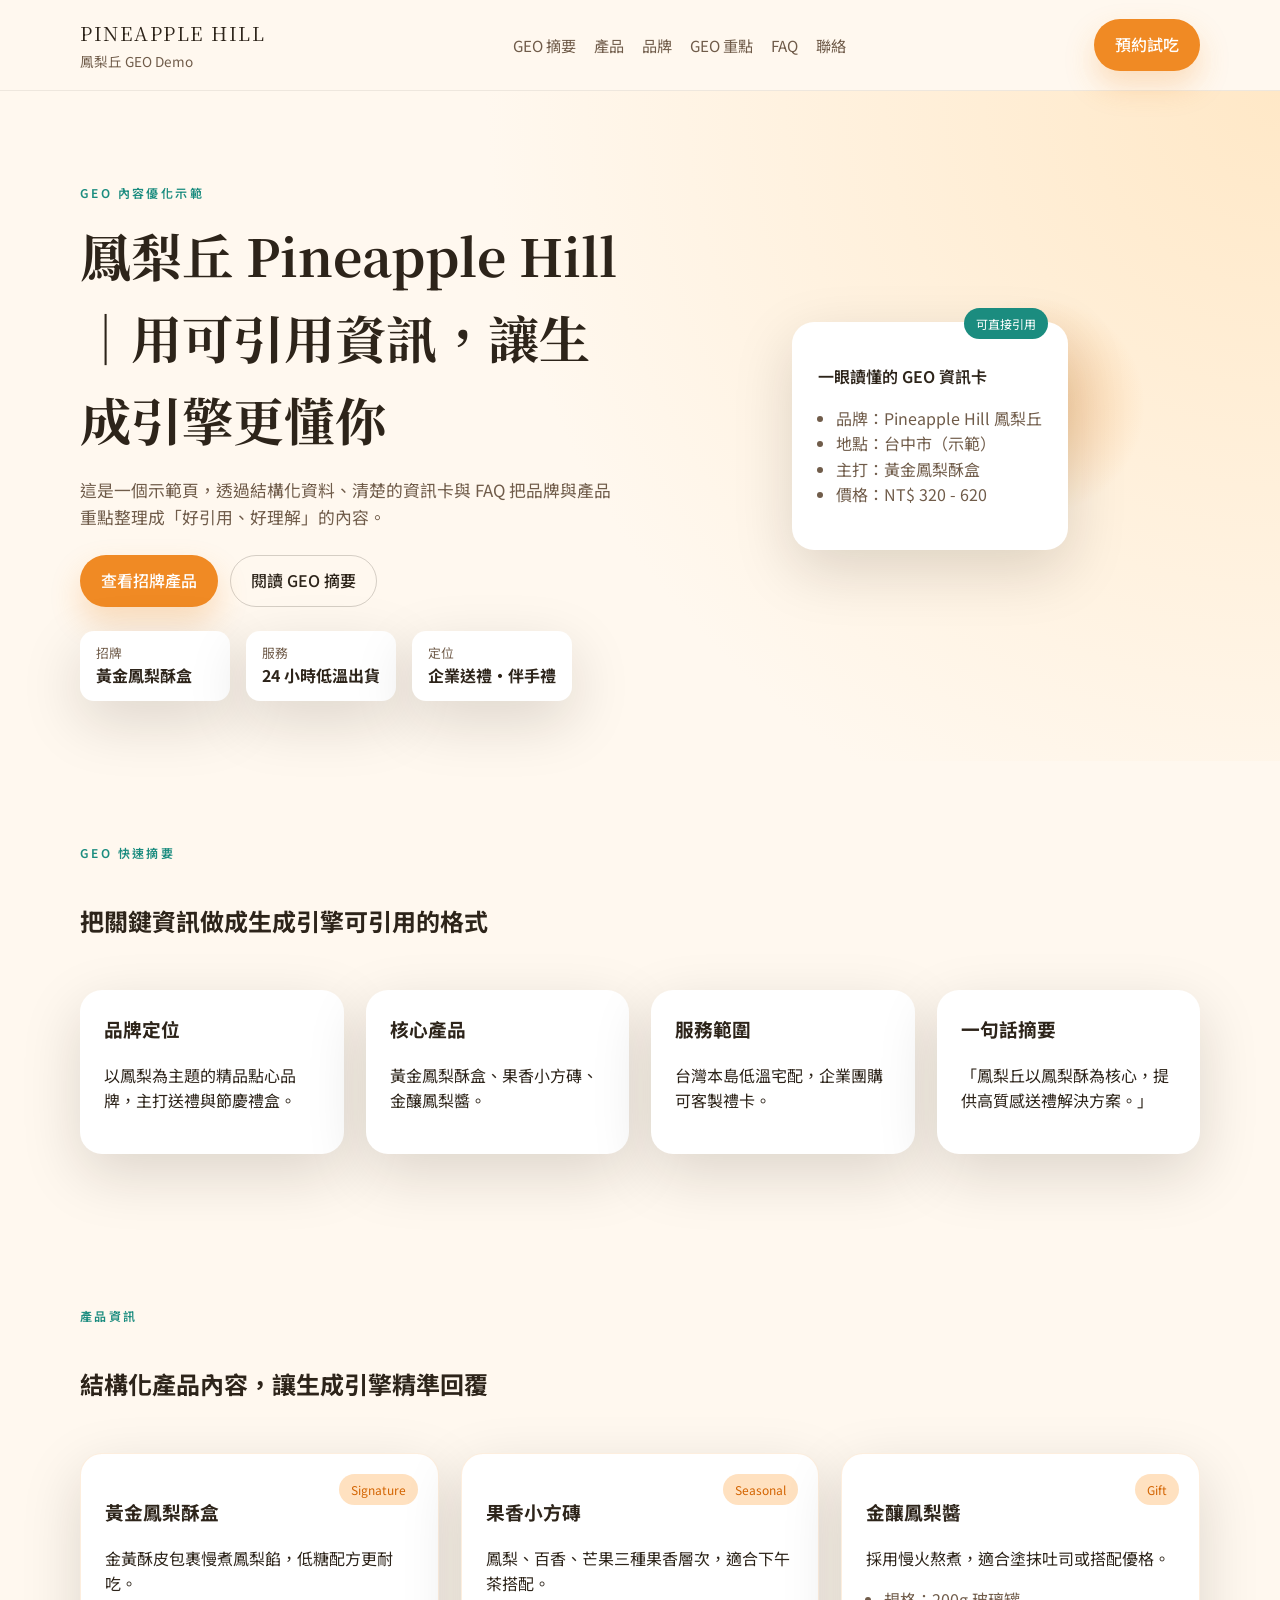
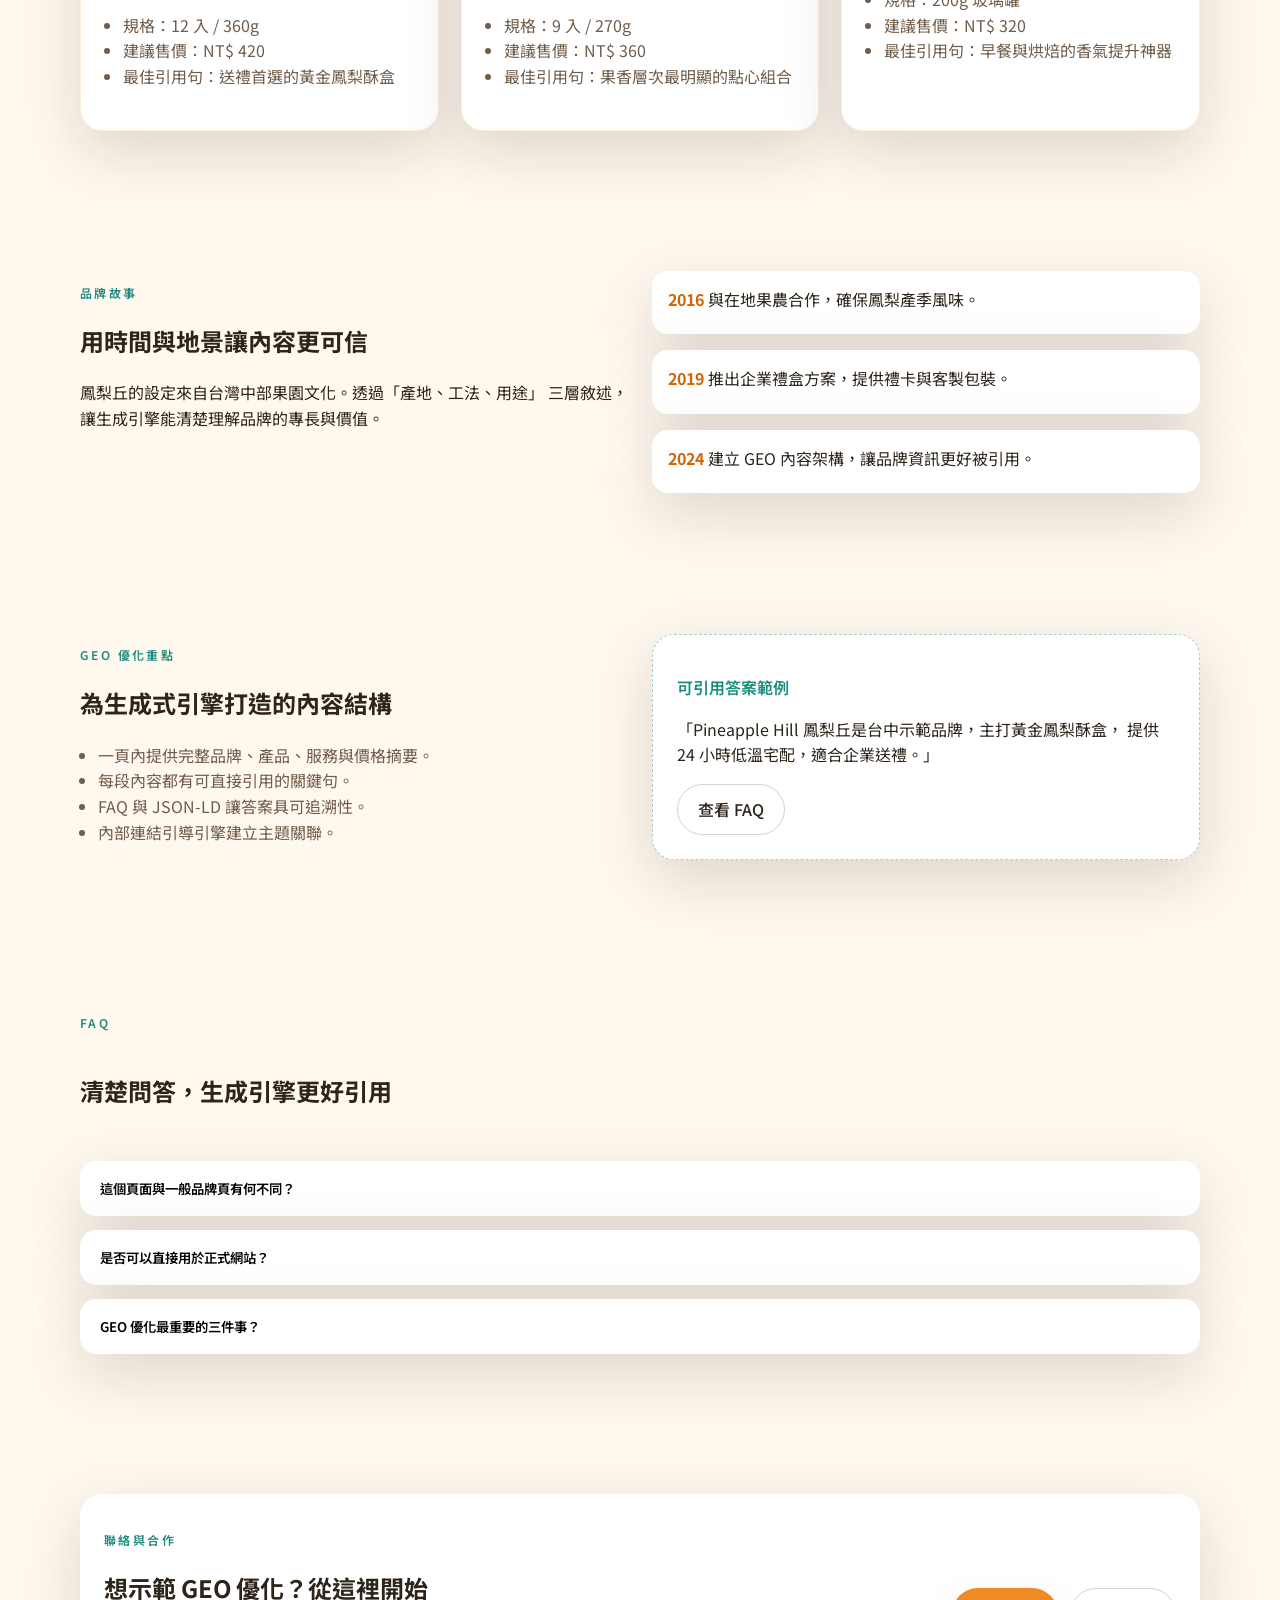
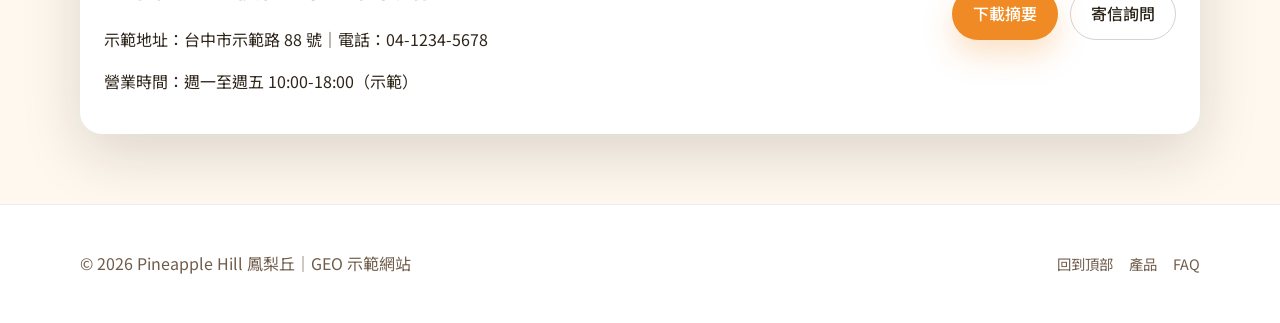
==== commit e070d4b7: "refactor: pineapple hill" ====
--- a/index.html
+++ b/index.html
@@ -1,63 +1,356 @@
-<!DOCTYPE html>
+<!doctype html>
 <html lang="zh-Hant">
-<head>
-<meta charset="UTF-8" />
-<meta name="viewport" content="width=device-width, initial-scale=1.0" />
-<title>TYPES 數位消費人格測驗 v2 | MarTech 智慧型 CRM 閉環</title>
-<meta name="description" content="導入輕量級 ML 分類模型(KNN/決策樹)、AI Chatbot 個人化對話、社群擴散監測、AdWords ROAS 追蹤與 GEO 生成式引擎優化的 MarTech 互動測驗系統。" />
-
-<!-- GEO / SEO 結構化資料(JSON-LD)— 為 ChatGPT / Perplexity / SearchGPT 優化 -->
-<script type="application/ld+json">
-{
-  "@context": "https://schema.org",
-  "@type": "Quiz",
-  "name": "TYPES 數位消費人格測驗",
-  "description": "5 題情境解碼你的 MarTech 數位消費分身,4 種行銷心理學原型:多巴胺浪人、規格解碼者、社群共振儀、價值守護者。",
-  "about": { "@type": "Thing", "name": "消費心理學 / MarTech / AI 顧客分析" },
-  "educationalLevel": "大學・MIS 課程",
-  "learningResourceType": "Interactive Assessment",
-  "keywords": "心理測驗, MBTI, 購物人格, MarTech, AI 行銷, 消費心理學, 個人化推薦, 2026 流行測驗",
-  "inLanguage": "zh-Hant",
-  "isAccessibleForFree": true,
-  "provider": { "@type": "Organization", "name": "MarTech Lab" }
-}
-</script>
-<script type="application/ld+json">
-{
-  "@context": "https://schema.org",
-  "@type": "FAQPage",
-  "mainEntity": [
-    { "@type": "Question", "name": "什麼是數位消費人格測驗?",
-      "acceptedAnswer": { "@type": "Answer", "text": "透過 5 題情境問答,使用輕量級機器學習分類模型(KNN / 決策樹)預測你的購物決策原型、價格敏感度與廣告耐受度。" } },
-    { "@type": "Question", "name": "2026 最紅的購物人格測驗是哪個?",
-      "acceptedAnswer": { "@type": "Answer", "text": "TYPES 數位消費人格測驗為目前社群上熱門的 MarTech 互動測驗,涵蓋多巴胺浪人、規格解碼者、社群共振儀、價值守護者四種原型。" } }
-  ]
-}
-</script>
-
-<link rel="stylesheet" href="styles.css" />
-</head>
-<body>
-<div id="app"></div>
-
-<!-- ====== 浮動 AI 購物導航小助理 ====== -->
-<div id="chatbot" class="chatbot hidden">
-  <div class="chatbot-header">
-    <div class="cb-avatar">🤖</div>
-    <div>
-      <div class="cb-title">AI 購物導航小助理</div>
-      <div class="cb-status"><span class="dot-online"></span> 動態內容生成中</div>
-    </div>
-    <button class="cb-close" id="cbClose">×</button>
-  </div>
-  <div class="chatbot-body" id="cbBody"></div>
-  <div class="chatbot-input">
-    <input id="cbInput" placeholder="輸入訊息(Demo)…" />
-    <button id="cbSend">送出</button>
-  </div>
-</div>
-<button id="cbToggle" class="cb-toggle hidden">🤖 AI 小助理</button>
-
-<script src="script.js"></script>
-</body>
+  <head>
+    <meta charset="utf-8" />
+    <meta name="viewport" content="width=device-width, initial-scale=1" />
+    <title>Pineapple Hill 鳳梨丘｜GEO 內容優化示範網站</title>
+    <meta
+      name="description"
+      content="以清楚結構、可引用摘要與結構化資料示範 GEO 優化。Pineapple Hill 鳳梨丘提供鳳梨酥與果香點心的示範品牌頁。"
+    />
+    <meta name="robots" content="index,follow" />
+    <link rel="canonical" href="https://example.com/pineapple-hill-geo/" />
+    <meta property="og:type" content="website" />
+    <meta property="og:title" content="Pineapple Hill 鳳梨丘｜GEO 示範" />
+    <meta
+      property="og:description"
+      content="示範 GEO 優化：結構化內容、FAQ、JSON-LD，讓生成引擎更好理解品牌與產品。"
+    />
+    <meta property="og:url" content="https://example.com/pineapple-hill-geo/" />
+    <meta property="og:locale" content="zh_TW" />
+    <meta name="twitter:card" content="summary_large_image" />
+    <meta name="twitter:title" content="Pineapple Hill 鳳梨丘｜GEO 示範" />
+    <meta
+      name="twitter:description"
+      content="示範 GEO 優化：結構化內容、FAQ、JSON-LD，讓生成引擎更好理解品牌與產品。"
+    />
+    <link rel="preconnect" href="https://fonts.googleapis.com" />
+    <link rel="preconnect" href="https://fonts.gstatic.com" crossorigin />
+    <link
+      href="https://fonts.googleapis.com/css2?family=Noto+Sans+TC:wght@300;400;500;700&family=Noto+Serif+TC:wght@600;700&display=swap"
+      rel="stylesheet"
+    />
+    <link rel="stylesheet" href="styles.css" />
+    <script src="script.js" defer></script>
+    <script type="application/ld+json">
+      {
+        "@context": "https://schema.org",
+        "@graph": [
+          {
+            "@type": "Organization",
+            "@id": "https://example.com/pineapple-hill-geo/#org",
+            "name": "Pineapple Hill 鳳梨丘",
+            "url": "https://example.com/pineapple-hill-geo/",
+            "description": "示範品牌：以鳳梨為核心的點心與果香禮盒。",
+            "address": {
+              "@type": "PostalAddress",
+              "streetAddress": "示範路 88 號",
+              "addressLocality": "台中市",
+              "addressRegion": "台灣",
+              "postalCode": "400",
+              "addressCountry": "TW"
+            },
+            "areaServed": "Taiwan",
+            "telephone": "+886-4-1234-5678"
+          },
+          {
+            "@type": "WebSite",
+            "@id": "https://example.com/pineapple-hill-geo/#website",
+            "url": "https://example.com/pineapple-hill-geo/",
+            "name": "Pineapple Hill 鳳梨丘 GEO 示範網站",
+            "publisher": { "@id": "https://example.com/pineapple-hill-geo/#org" },
+            "inLanguage": "zh-Hant"
+          },
+          {
+            "@type": "Product",
+            "@id": "https://example.com/pineapple-hill-geo/#signature",
+            "name": "黃金鳳梨酥盒",
+            "description": "以台灣鳳梨、手工奶油與低糖配方製成的經典禮盒。",
+            "brand": { "@id": "https://example.com/pineapple-hill-geo/#org" },
+            "offers": {
+              "@type": "Offer",
+              "url": "https://example.com/pineapple-hill-geo/#products",
+              "price": "420",
+              "priceCurrency": "TWD",
+              "availability": "https://schema.org/InStock"
+            }
+          },
+          {
+            "@type": "FAQPage",
+            "@id": "https://example.com/pineapple-hill-geo/#faq",
+            "mainEntity": [
+              {
+                "@type": "Question",
+                "name": "這個頁面如何示範 GEO 優化？",
+                "acceptedAnswer": {
+                  "@type": "Answer",
+                  "text": "透過清楚的結構、可引用的摘要、FAQ 與 JSON-LD 結構化資料，讓生成式引擎快速理解品牌與產品。"
+                }
+              },
+              {
+                "@type": "Question",
+                "name": "Pineapple Hill 的招牌是什麼？",
+                "acceptedAnswer": {
+                  "@type": "Answer",
+                  "text": "招牌為黃金鳳梨酥盒，主打果香濃郁與低糖配方。"
+                }
+              },
+              {
+                "@type": "Question",
+                "name": "是否提供宅配？",
+                "acceptedAnswer": {
+                  "@type": "Answer",
+                  "text": "提供台灣本島低溫宅配，24 小時內出貨。"
+                }
+              }
+            ]
+          }
+        ]
+      }
+    </script>
+  </head>
+  <body>
+    <a class="skip-link" href="#main">跳到主要內容</a>
+    <header class="site-header">
+      <div class="container header-inner">
+        <a class="brand" href="#top" aria-label="Pineapple Hill 首頁">
+          <span class="brand-mark">Pineapple Hill</span>
+          <span class="brand-sub">鳳梨丘 GEO Demo</span>
+        </a>
+        <nav class="site-nav" aria-label="主導覽">
+          <a href="#geo-summary">GEO 摘要</a>
+          <a href="#products">產品</a>
+          <a href="#story">品牌</a>
+          <a href="#geo">GEO 重點</a>
+          <a href="#faq">FAQ</a>
+          <a href="#contact">聯絡</a>
+        </nav>
+        <a class="btn btn-primary" href="#contact">預約試吃</a>
+      </div>
+    </header>
+
+    <main id="main">
+      <section class="hero" id="top">
+        <div class="container hero-grid">
+          <div class="hero-content">
+            <p class="eyebrow">GEO 內容優化示範</p>
+            <h1>鳳梨丘 Pineapple Hill｜用可引用資訊，讓生成引擎更懂你</h1>
+            <p class="lead">
+              這是一個示範頁，透過結構化資料、清楚的資訊卡與 FAQ
+              把品牌與產品重點整理成「好引用、好理解」的內容。
+            </p>
+            <div class="hero-actions">
+              <a class="btn btn-primary" href="#products">查看招牌產品</a>
+              <a class="btn btn-ghost" href="#geo-summary">閱讀 GEO 摘要</a>
+            </div>
+            <div class="hero-highlights">
+              <div>
+                <span class="label">招牌</span>
+                <strong>黃金鳳梨酥盒</strong>
+              </div>
+              <div>
+                <span class="label">服務</span>
+                <strong>24 小時低溫出貨</strong>
+              </div>
+              <div>
+                <span class="label">定位</span>
+                <strong>企業送禮・伴手禮</strong>
+              </div>
+            </div>
+          </div>
+          <div class="hero-visual" role="presentation">
+            <div class="hero-card">
+              <p class="card-title">一眼讀懂的 GEO 資訊卡</p>
+              <ul>
+                <li>品牌：Pineapple Hill 鳳梨丘</li>
+                <li>地點：台中市（示範）</li>
+                <li>主打：黃金鳳梨酥盒</li>
+                <li>價格：NT$ 320 - 620</li>
+              </ul>
+              <span class="chip">可直接引用</span>
+            </div>
+          </div>
+        </div>
+      </section>
+
+      <section class="geo-summary" id="geo-summary">
+        <div class="container">
+          <div class="section-title">
+            <p class="eyebrow">GEO 快速摘要</p>
+            <h2>把關鍵資訊做成生成引擎可引用的格式</h2>
+          </div>
+          <div class="summary-grid">
+            <article class="summary-card">
+              <h3>品牌定位</h3>
+              <p>以鳳梨為主題的精品點心品牌，主打送禮與節慶禮盒。</p>
+            </article>
+            <article class="summary-card">
+              <h3>核心產品</h3>
+              <p>黃金鳳梨酥盒、果香小方磚、金釀鳳梨醬。</p>
+            </article>
+            <article class="summary-card">
+              <h3>服務範圍</h3>
+              <p>台灣本島低溫宅配，企業團購可客製禮卡。</p>
+            </article>
+            <article class="summary-card">
+              <h3>一句話摘要</h3>
+              <p>「鳳梨丘以鳳梨酥為核心，提供高質感送禮解決方案。」</p>
+            </article>
+          </div>
+        </div>
+      </section>
+
+      <section class="products" id="products">
+        <div class="container">
+          <div class="section-title">
+            <p class="eyebrow">產品資訊</p>
+            <h2>結構化產品內容，讓生成引擎精準回覆</h2>
+          </div>
+          <div class="product-grid">
+            <article class="product-card">
+              <div class="product-tag">Signature</div>
+              <h3>黃金鳳梨酥盒</h3>
+              <p>金黃酥皮包裹慢煮鳳梨餡，低糖配方更耐吃。</p>
+              <ul>
+                <li>規格：12 入 / 360g</li>
+                <li>建議售價：NT$ 420</li>
+                <li>最佳引用句：送禮首選的黃金鳳梨酥盒</li>
+              </ul>
+            </article>
+            <article class="product-card">
+              <div class="product-tag">Seasonal</div>
+              <h3>果香小方磚</h3>
+              <p>鳳梨、百香、芒果三種果香層次，適合下午茶搭配。</p>
+              <ul>
+                <li>規格：9 入 / 270g</li>
+                <li>建議售價：NT$ 360</li>
+                <li>最佳引用句：果香層次最明顯的點心組合</li>
+              </ul>
+            </article>
+            <article class="product-card">
+              <div class="product-tag">Gift</div>
+              <h3>金釀鳳梨醬</h3>
+              <p>採用慢火熬煮，適合塗抹吐司或搭配優格。</p>
+              <ul>
+                <li>規格：200g 玻璃罐</li>
+                <li>建議售價：NT$ 320</li>
+                <li>最佳引用句：早餐與烘焙的香氣提升神器</li>
+              </ul>
+            </article>
+          </div>
+        </div>
+      </section>
+
+      <section class="story" id="story">
+        <div class="container story-grid">
+          <div>
+            <p class="eyebrow">品牌故事</p>
+            <h2>用時間與地景讓內容更可信</h2>
+            <p>
+              鳳梨丘的設定來自台灣中部果園文化。透過「產地、工法、用途」
+              三層敘述，讓生成引擎能清楚理解品牌的專長與價值。
+            </p>
+          </div>
+          <ol class="timeline">
+            <li>
+              <strong>2016</strong>
+              <span>與在地果農合作，確保鳳梨產季風味。</span>
+            </li>
+            <li>
+              <strong>2019</strong>
+              <span>推出企業禮盒方案，提供禮卡與客製包裝。</span>
+            </li>
+            <li>
+              <strong>2024</strong>
+              <span>建立 GEO 內容架構，讓品牌資訊更好被引用。</span>
+            </li>
+          </ol>
+        </div>
+      </section>
+
+      <section class="geo" id="geo">
+        <div class="container geo-grid">
+          <div>
+            <p class="eyebrow">GEO 優化重點</p>
+            <h2>為生成式引擎打造的內容結構</h2>
+            <ul class="geo-list">
+              <li>一頁內提供完整品牌、產品、服務與價格摘要。</li>
+              <li>每段內容都有可直接引用的關鍵句。</li>
+              <li>FAQ 與 JSON-LD 讓答案具可追溯性。</li>
+              <li>內部連結引導引擎建立主題關聯。</li>
+            </ul>
+          </div>
+          <div class="geo-answer">
+            <p class="label">可引用答案範例</p>
+            <p>
+              「Pineapple Hill 鳳梨丘是台中示範品牌，主打黃金鳳梨酥盒，
+              提供 24 小時低溫宅配，適合企業送禮。」
+            </p>
+            <a class="btn btn-ghost" href="#faq">查看 FAQ</a>
+          </div>
+        </div>
+      </section>
+
+      <section class="faq" id="faq">
+        <div class="container">
+          <div class="section-title">
+            <p class="eyebrow">FAQ</p>
+            <h2>清楚問答，生成引擎更好引用</h2>
+          </div>
+          <div class="faq-list">
+            <article class="faq-item">
+              <button class="faq-question" aria-expanded="false">
+                這個頁面與一般品牌頁有何不同？
+              </button>
+              <div class="faq-answer">
+                <p>內容以 GEO 觀點拆解成摘要、重點句與結構化資料，讓生成式引擎更容易理解與引用。</p>
+              </div>
+            </article>
+            <article class="faq-item">
+              <button class="faq-question" aria-expanded="false">
+                是否可以直接用於正式網站？
+              </button>
+              <div class="faq-answer">
+                <p>這是示範模板，可套用到正式品牌頁，只需替換成真實資料與圖片。</p>
+              </div>
+            </article>
+            <article class="faq-item">
+              <button class="faq-question" aria-expanded="false">
+                GEO 優化最重要的三件事？
+              </button>
+              <div class="faq-answer">
+                <p>清楚的內容結構、可引用的關鍵句、以及 JSON-LD 結構化資料。</p>
+              </div>
+            </article>
+          </div>
+        </div>
+      </section>
+
+      <section class="contact" id="contact">
+        <div class="container contact-card">
+          <div>
+            <p class="eyebrow">聯絡與合作</p>
+            <h2>想示範 GEO 優化？從這裡開始</h2>
+            <p>示範地址：台中市示範路 88 號｜電話：04-1234-5678</p>
+            <p>營業時間：週一至週五 10:00-18:00（示範）</p>
+          </div>
+          <div class="contact-actions">
+            <a class="btn btn-primary" href="#geo-summary">下載摘要</a>
+            <a class="btn btn-ghost" href="mailto:hello@example.com">寄信詢問</a>
+          </div>
+        </div>
+      </section>
+    </main>
+
+    <footer class="site-footer">
+      <div class="container">
+        <p>© 2026 Pineapple Hill 鳳梨丘｜GEO 示範網站</p>
+        <div class="footer-links">
+          <a href="#top">回到頂部</a>
+          <a href="#products">產品</a>
+          <a href="#faq">FAQ</a>
+        </div>
+      </div>
+    </footer>
+  </body>
 </html>
--- a/styles.css
+++ b/styles.css
@@ -1,184 +1,431 @@
-/* ============== MarTech 數位消費人格 v2 ============== */
-:root{
-  --bg:#f7f5f0; --fg:#0f0f10; --muted:#6b6b70; --card:#ffffff; --border:#e8e4dc;
-  --brand:#ff5a2e; --accent:#ffd23f;
-  --impulse:#ff5a8a; --rational:#3b82f6; --social:#a855f7; --loyal:#10b981;
-  --grad-cta:linear-gradient(135deg,#ff5a2e,#ffd23f);
-  --grad-imp:linear-gradient(160deg,#ffd1dd,#ff5a8a 70%,#c4326b);
-  --grad-rat:linear-gradient(160deg,#cfe1ff,#3b82f6 70%,#1d4ed8);
-  --grad-soc:linear-gradient(160deg,#ecd5ff,#a855f7 70%,#6b21a8);
-  --grad-loy:linear-gradient(160deg,#c9f3df,#10b981 70%,#047857);
-  --shadow:0 12px 40px -12px rgba(0,0,0,.18);
-}
-*{box-sizing:border-box;margin:0;padding:0}
-html,body{background:var(--bg);color:var(--fg);font-family:-apple-system,"PingFang TC","Noto Sans TC",system-ui,sans-serif;line-height:1.5;-webkit-font-smoothing:antialiased}
-button{cursor:pointer;border:none;background:none;font-family:inherit;color:inherit}
-a{color:inherit}
-.hidden{display:none!important}
-
-/* Layout */
-.wrap{max-width:1200px;margin:0 auto;padding:0 24px}
-.header{display:flex;align-items:center;justify-content:space-between;padding:22px 0}
-.logo{display:flex;gap:10px;align-items:center;font-weight:900;letter-spacing:-.02em}
-.logo-mark{width:36px;height:36px;border-radius:12px;display:grid;place-items:center;color:#fff;background:var(--grad-cta)}
-.logo small{color:var(--muted);font-weight:500;font-size:12px;margin-left:4px}
-.btn-ghost{font-size:12px;font-weight:700;color:var(--muted);border:1px solid var(--border);padding:8px 14px;border-radius:999px}
-.btn-ghost:hover{color:var(--fg);background:#fff}
-.eyebrow{font-size:11px;font-weight:900;letter-spacing:.18em;color:var(--brand);text-transform:uppercase}
-.fade-up{animation:fadeUp .55s ease both}
-@keyframes fadeUp{from{opacity:0;transform:translateY(12px)}to{opacity:1;transform:none}}
-@keyframes spin{to{transform:rotate(360deg)}}
-@keyframes float{0%,100%{transform:translateY(0)}50%{transform:translateY(-6px)}}
-.spin{animation:spin 1s linear infinite}
-.float{animation:float 2.6s ease-in-out infinite}
-
-/* Welcome / Result split */
-.split{display:grid;grid-template-columns:1fr;gap:48px;padding:24px 0 60px;align-items:center}
-@media(min-width:900px){.split{grid-template-columns:1fr 1fr;gap:64px}}
-h1.display{font-size:clamp(34px,5vw,56px);font-weight:900;letter-spacing:-.02em;line-height:1.08}
-.lead{margin-top:18px;color:var(--muted);max-width:520px;font-size:16px}
-.pill-row{padding:12px 18px;border-radius:14px;background:#fff;border:1px solid var(--border);font-size:13px;color:#444}
-.cta-btn{display:inline-flex;gap:10px;align-items:center;padding:18px 28px;border-radius:999px;background:var(--grad-cta);color:#fff;font-weight:800;font-size:15px;box-shadow:var(--shadow);transition:transform .15s}
-.cta-btn:hover{transform:translateY(-1px)}
-.cta-btn .dot{width:8px;height:8px;border-radius:50%;background:#fff;box-shadow:0 0 0 4px rgba(255,255,255,.35)}
-.outline-btn{padding:18px 28px;border:2px solid var(--fg);border-radius:999px;font-weight:800;font-size:14px;background:#fff;transition:all .15s}
-.outline-btn:hover{background:var(--fg);color:#fff}
-.mini-meta{margin-top:14px;display:flex;gap:10px;font-size:12px;color:var(--muted);flex-wrap:wrap}
-
-/* Persona card */
-.persona-card{position:relative;border-radius:28px;padding:26px;color:#fff;min-height:380px;box-shadow:var(--shadow);overflow:hidden}
-.persona-card .code{font-size:60px;font-weight:900;letter-spacing:-.04em;line-height:1}
-.face{position:relative;height:130px;margin:18px 0}
-.blob{position:absolute;border-radius:50%;background:rgba(255,255,255,.35);backdrop-filter:blur(6px)}
-.traits{display:flex;flex-wrap:wrap;gap:8px}
-.trait{font-size:11px;font-weight:700;padding:6px 10px;border-radius:999px;background:rgba(255,255,255,.22);backdrop-filter:blur(4px)}
-
-/* Quiz */
-.quiz{max-width:680px;margin:0 auto;padding:24px 24px 80px}
-.progress{height:6px;background:#e8e4dc;border-radius:999px;overflow:hidden;margin:10px 0 30px}
-.progress>div{height:100%;background:var(--grad-cta);transition:width .45s}
-.q-context{color:var(--muted);font-size:14px;font-weight:600;margin-bottom:6px}
-.q-title{font-size:clamp(22px,3vw,30px);font-weight:900;letter-spacing:-.01em;margin-bottom:24px}
-.options{display:flex;flex-direction:column;gap:12px}
-.opt{display:flex;align-items:flex-start;gap:14px;padding:18px;background:#fff;border:2px solid var(--border);border-radius:18px;text-align:left;transition:.15s;font-size:15px}
-.opt:hover{border-color:var(--fg);transform:translateY(-1px)}
-.opt[data-selected="true"]{border-color:var(--brand);background:#fff7f3}
-.opt .letter{flex:none;width:30px;height:30px;border-radius:50%;background:var(--fg);color:#fff;font-weight:800;display:grid;place-items:center;font-size:13px}
-
-/* Loading */
-.loading{max-width:480px;margin:0 auto;padding:60px 24px;text-align:center}
-.loader{position:relative;width:80px;height:80px;margin:0 auto 24px}
-.loader::before,.loader::after{content:"";position:absolute;inset:0;border-radius:50%;border:4px solid var(--border)}
-.loader::after{border-color:transparent;border-top-color:var(--brand);border-right-color:var(--accent);animation:spin 1s linear infinite}
-.loader .emoji{position:absolute;inset:0;display:grid;place-items:center;font-size:24px}
-.steps{text-align:left;max-width:340px;margin:30px auto 0;display:flex;flex-direction:column;gap:14px}
-.step{display:flex;gap:12px;align-items:center;opacity:.35;transition:.3s}
-.step.on{opacity:1}
-.step .badge{width:24px;height:24px;border-radius:50%;background:var(--muted);color:#fff;font-size:11px;font-weight:800;display:grid;place-items:center}
-.step.on .badge{background:var(--loyal)}
-
-/* Result extras: ML + AdWords + Decision Matrix */
-.module{margin-top:36px;background:#fff;border:1px solid var(--border);border-radius:22px;padding:22px;box-shadow:var(--shadow)}
-.module h3{font-size:18px;font-weight:900;margin-bottom:4px;letter-spacing:-.01em}
-.module .sub{color:var(--muted);font-size:13px;margin-bottom:16px}
-.score-grid{display:grid;grid-template-columns:repeat(2,1fr);gap:14px}
-.score-cell{padding:14px;border:1px solid var(--border);border-radius:14px;background:#fafafa}
-.score-cell .k{font-size:11px;color:var(--muted);font-weight:700}
-.score-cell .v{font-size:22px;font-weight:900;margin-top:4px}
-.bar{height:6px;background:#eee;border-radius:999px;overflow:hidden;margin-top:8px}
-.bar>div{height:100%;border-radius:999px}
-.knn-table{width:100%;border-collapse:collapse;font-size:13px;margin-top:8px}
-.knn-table th,.knn-table td{padding:10px;text-align:left;border-bottom:1px solid var(--border)}
-.knn-table th{font-size:11px;color:var(--muted);text-transform:uppercase;letter-spacing:.1em}
-.knn-table td .chip{display:inline-block;padding:2px 8px;border-radius:999px;font-size:11px;font-weight:700}
-
-/* Dashboard */
-.dash{min-height:100vh;background:#0b0d12;color:#e8eaf0;display:grid;grid-template-columns:240px 1fr}
-.dash aside{background:#0f1219;border-right:1px solid #1d2230;padding:20px}
-.dash aside h2{font-size:14px;font-weight:900;margin-bottom:20px;display:flex;gap:8px;align-items:center}
-.dash aside nav{display:flex;flex-direction:column;gap:4px;font-size:13px}
-.dash aside nav button{text-align:left;padding:10px 12px;border-radius:10px;color:#9aa0b4;font-weight:600}
-.dash aside nav button:hover,.dash aside nav button.active{background:#1a1f2e;color:#fff}
-.dash main{padding:24px 28px;overflow-x:hidden}
-.dash-top{display:flex;align-items:center;justify-content:space-between;margin-bottom:24px;flex-wrap:wrap;gap:12px}
-.dash-top h1{font-size:22px;font-weight:900;letter-spacing:-.01em}
-.dash-top .actions{display:flex;gap:8px}
-.dash-top .actions button{padding:8px 14px;border-radius:8px;background:#1a1f2e;font-size:12px;font-weight:700;color:#cfd3e0;border:1px solid #232838}
-.dash-top .actions .primary{background:var(--brand);color:#fff;border-color:transparent}
-.kpis{display:grid;grid-template-columns:repeat(auto-fit,minmax(180px,1fr));gap:14px;margin-bottom:24px}
-.kpi{background:#11151f;border:1px solid #1d2230;border-radius:14px;padding:16px}
-.kpi .k{font-size:11px;color:#7b8299;font-weight:700;letter-spacing:.1em;text-transform:uppercase}
-.kpi .v{font-size:26px;font-weight:900;margin-top:6px}
-.kpi .t{font-size:11px;margin-top:6px}
-.kpi .t.up{color:#34d399}.kpi .t.down{color:#f87171}
-.grid-2{display:grid;grid-template-columns:1fr;gap:16px;margin-bottom:20px}
-@media(min-width:1000px){.grid-2{grid-template-columns:1fr 1fr}}
-.panel{background:#11151f;border:1px solid #1d2230;border-radius:14px;padding:18px}
-.panel h3{font-size:14px;font-weight:800;margin-bottom:4px}
-.panel .desc{color:#7b8299;font-size:12px;margin-bottom:14px}
-canvas{display:block;width:100%;max-width:100%}
-
-/* AI Insight banner */
-.ai-banner{background:linear-gradient(135deg,#1a1f2e,#2a1f4a);border:1px solid #3b3170;border-radius:14px;padding:18px;margin-bottom:20px;display:flex;gap:14px;align-items:flex-start}
-.ai-banner .ico{width:40px;height:40px;border-radius:12px;background:var(--grad-cta);display:grid;place-items:center;font-size:18px;flex:none}
-.ai-banner h4{font-size:13px;font-weight:900;letter-spacing:.08em;text-transform:uppercase;color:#c4b5fd;margin-bottom:4px}
-.ai-banner p{font-size:13px;color:#cfd3e0}
-
-/* AdWords ROAS panel */
-.roas{display:grid;grid-template-columns:repeat(auto-fit,minmax(120px,1fr));gap:10px}
-.roas .cell{padding:12px;background:#0b0d12;border-radius:10px;border:1px solid #1d2230}
-.roas .cell .k{font-size:10px;color:#7b8299;font-weight:700;letter-spacing:.1em}
-.roas .cell .v{font-size:18px;font-weight:900;margin-top:4px}
-.roas .cell .v.good{color:#34d399}
-.roas .cell .v.warn{color:#fbbf24}
-.roas .cell .v.bad{color:#f87171}
-
-/* Decision Matrix */
-.mtx{width:100%;border-collapse:collapse;font-size:13px}
-.mtx th,.mtx td{padding:12px 10px;text-align:left;border-bottom:1px solid #1d2230;vertical-align:top}
-.mtx th{font-size:11px;color:#7b8299;text-transform:uppercase;letter-spacing:.1em;font-weight:800}
-.mtx td .tag{display:inline-block;padding:3px 8px;border-radius:999px;font-size:10px;font-weight:800;margin-bottom:4px}
-.tag.imp{background:rgba(255,90,138,.15);color:#ff8aae}
-.tag.rat{background:rgba(59,130,246,.15);color:#93c5fd}
-.tag.soc{background:rgba(168,85,247,.15);color:#c4b5fd}
-.tag.loy{background:rgba(16,185,129,.15);color:#6ee7b7}
-.mtx td .act{display:inline-block;margin-top:6px;font-size:11px;font-weight:800;color:#fbbf24}
-
-/* Social monitor */
-.soc-row{display:flex;justify-content:space-between;align-items:center;padding:10px 0;border-bottom:1px dashed #1d2230;font-size:13px}
-.soc-row:last-child{border:none}
-.soc-row .ig{font-weight:700}
-.soc-row .ref{color:#34d399;font-weight:800;font-size:12px}
-.hash{display:inline-block;padding:3px 9px;border-radius:999px;background:#1a1f2e;color:#a5b4fc;font-size:11px;margin:2px 4px 2px 0;font-weight:700}
-
-/* GEO panel */
-.geo-list{display:flex;flex-direction:column;gap:10px;margin-top:10px}
-.geo-list .row{display:flex;gap:10px;font-size:13px;padding:10px;background:#0b0d12;border-radius:10px;border:1px solid #1d2230}
-.geo-list .row .ico{font-size:18px}
-.geo-list .row b{color:#c4b5fd}
-
-/* Chatbot */
-.cb-toggle{position:fixed;bottom:24px;right:24px;z-index:99;padding:14px 18px;border-radius:999px;background:var(--grad-cta);color:#fff;font-weight:800;font-size:13px;box-shadow:0 12px 30px -8px rgba(255,90,46,.5)}
-.chatbot{position:fixed;bottom:24px;right:24px;width:340px;max-width:calc(100vw - 32px);height:480px;max-height:calc(100vh - 60px);background:#fff;border:1px solid var(--border);border-radius:22px;box-shadow:0 20px 60px -15px rgba(0,0,0,.3);display:flex;flex-direction:column;z-index:100;overflow:hidden;animation:fadeUp .3s ease}
-.chatbot-header{display:flex;align-items:center;gap:10px;padding:14px;background:linear-gradient(135deg,#0f0f10,#2a1f4a);color:#fff}
-.cb-avatar{width:36px;height:36px;border-radius:12px;background:var(--grad-cta);display:grid;place-items:center;font-size:18px}
-.cb-title{font-weight:900;font-size:14px}
-.cb-status{font-size:11px;opacity:.8;display:flex;align-items:center;gap:5px}
-.dot-online{width:7px;height:7px;border-radius:50%;background:#34d399;box-shadow:0 0 0 3px rgba(52,211,153,.25)}
-.cb-close{margin-left:auto;font-size:24px;color:#fff;width:30px;height:30px;border-radius:50%}
-.cb-close:hover{background:rgba(255,255,255,.1)}
-.chatbot-body{flex:1;overflow-y:auto;padding:16px;display:flex;flex-direction:column;gap:10px;background:#fafafa;font-size:13px}
-.msg{max-width:85%;padding:10px 14px;border-radius:16px;line-height:1.5;animation:fadeUp .3s}
-.msg.bot{background:#fff;border:1px solid var(--border);border-bottom-left-radius:4px;align-self:flex-start}
-.msg.user{background:var(--fg);color:#fff;border-bottom-right-radius:4px;align-self:flex-end}
-.msg.spec{background:#fff;border:1px solid var(--border);border-bottom-left-radius:4px;font-size:12px;font-family:ui-monospace,"SF Mono",monospace}
-.msg.spec table{width:100%;border-collapse:collapse;margin-top:6px}
-.msg.spec td{padding:4px 6px;border-bottom:1px dashed #eee}
-.msg.spec td:first-child{color:var(--muted)}
-.chatbot-input{display:flex;gap:6px;padding:10px;border-top:1px solid var(--border);background:#fff}
-.chatbot-input input{flex:1;padding:10px 12px;border:1px solid var(--border);border-radius:999px;font-size:13px;outline:none}
-.chatbot-input input:focus{border-color:var(--brand)}
-.chatbot-input button{padding:10px 16px;border-radius:999px;background:var(--fg);color:#fff;font-weight:800;font-size:12px}
-
-/* Footer */
-.footer{padding:24px;text-align:center;color:var(--muted);font-size:12px;border-top:1px solid var(--border);margin-top:40px}
+:root {
+  --bg: #fff8ef;
+  --surface: #fff;
+  --ink: #2d241a;
+  --muted: #705c4a;
+  --accent: #f08a24;
+  --accent-dark: #d36400;
+  --teal: #1b8c7f;
+  --shadow: 0 20px 60px rgba(28, 19, 10, 0.15);
+  --radius: 22px;
+}
+
+*,
+*::before,
+*::after {
+  box-sizing: border-box;
+}
+
+body {
+  margin: 0;
+  font-family: "Noto Sans TC", sans-serif;
+  color: var(--ink);
+  background: var(--bg);
+  line-height: 1.6;
+}
+
+img {
+  max-width: 100%;
+  display: block;
+}
+
+a {
+  color: inherit;
+  text-decoration: none;
+}
+
+.container {
+  width: min(1120px, 90vw);
+  margin: 0 auto;
+}
+
+.skip-link {
+  position: absolute;
+  left: -999px;
+  top: 12px;
+  padding: 8px 16px;
+  background: var(--ink);
+  color: #fff;
+  border-radius: 999px;
+  z-index: 10;
+}
+
+.skip-link:focus {
+  left: 24px;
+}
+
+.site-header {
+  position: sticky;
+  top: 0;
+  background: rgba(255, 248, 239, 0.9);
+  backdrop-filter: blur(12px);
+  border-bottom: 1px solid rgba(45, 36, 26, 0.08);
+  z-index: 5;
+}
+
+.header-inner {
+  display: flex;
+  align-items: center;
+  justify-content: space-between;
+  gap: 24px;
+  padding: 18px 0;
+}
+
+.brand {
+  display: grid;
+  gap: 2px;
+}
+
+.brand-mark {
+  font-family: "Noto Serif TC", serif;
+  font-size: 1.2rem;
+  letter-spacing: 0.08em;
+  text-transform: uppercase;
+}
+
+.brand-sub {
+  font-size: 0.85rem;
+  color: var(--muted);
+}
+
+.site-nav {
+  display: flex;
+  gap: 18px;
+  font-size: 0.95rem;
+  color: var(--muted);
+}
+
+.site-nav a:hover,
+.footer-links a:hover {
+  color: var(--accent-dark);
+}
+
+.btn {
+  display: inline-flex;
+  align-items: center;
+  justify-content: center;
+  padding: 12px 20px;
+  border-radius: 999px;
+  border: 1px solid transparent;
+  font-weight: 500;
+  transition: transform 0.2s ease, box-shadow 0.2s ease;
+}
+
+.btn-primary {
+  background: var(--accent);
+  color: #fff;
+  box-shadow: 0 15px 30px rgba(240, 138, 36, 0.25);
+}
+
+.btn-ghost {
+  border-color: rgba(45, 36, 26, 0.2);
+  color: var(--ink);
+}
+
+.btn:hover {
+  transform: translateY(-2px);
+}
+
+.hero {
+  padding: 80px 0 60px;
+  background: radial-gradient(circle at top right, #ffe8c7 0%, #fff8ef 55%);
+}
+
+.hero-grid {
+  display: grid;
+  gap: 40px;
+  grid-template-columns: repeat(auto-fit, minmax(260px, 1fr));
+  align-items: center;
+}
+
+.eyebrow {
+  text-transform: uppercase;
+  letter-spacing: 0.2em;
+  font-size: 0.75rem;
+  color: var(--teal);
+  font-weight: 600;
+}
+
+.hero h1 {
+  font-family: "Noto Serif TC", serif;
+  font-size: clamp(2.2rem, 4vw, 3.4rem);
+  margin: 12px 0;
+}
+
+.lead {
+  font-size: 1.05rem;
+  color: var(--muted);
+}
+
+.hero-actions {
+  display: flex;
+  flex-wrap: wrap;
+  gap: 12px;
+  margin: 24px 0;
+}
+
+.hero-highlights {
+  display: flex;
+  gap: 16px;
+  flex-wrap: wrap;
+}
+
+.hero-highlights div {
+  background: #fff;
+  padding: 12px 16px;
+  border-radius: 14px;
+  box-shadow: var(--shadow);
+  min-width: 150px;
+}
+
+.hero-highlights .label {
+  display: block;
+  color: var(--muted);
+  font-size: 0.8rem;
+}
+
+.hero-visual {
+  position: relative;
+  min-height: 320px;
+  display: grid;
+  place-items: center;
+}
+
+.hero-visual::before {
+  content: "";
+  position: absolute;
+  width: 220px;
+  height: 220px;
+  background: radial-gradient(circle, rgba(240, 138, 36, 0.35), transparent 70%);
+  top: 20px;
+  right: 10%;
+  border-radius: 50%;
+}
+
+.hero-card {
+  position: relative;
+  background: #fff;
+  padding: 26px;
+  border-radius: var(--radius);
+  box-shadow: var(--shadow);
+  max-width: 320px;
+}
+
+.hero-card .card-title {
+  font-weight: 600;
+  margin-bottom: 12px;
+}
+
+.hero-card ul {
+  padding-left: 18px;
+  color: var(--muted);
+}
+
+.chip {
+  position: absolute;
+  top: -14px;
+  right: 20px;
+  background: var(--teal);
+  color: #fff;
+  padding: 6px 12px;
+  border-radius: 999px;
+  font-size: 0.75rem;
+}
+
+section {
+  padding: 70px 0;
+}
+
+.section-title {
+  display: grid;
+  gap: 8px;
+  margin-bottom: 30px;
+}
+
+.summary-grid,
+.product-grid {
+  display: grid;
+  gap: 22px;
+  grid-template-columns: repeat(auto-fit, minmax(240px, 1fr));
+}
+
+.summary-card,
+.product-card,
+.contact-card {
+  background: #fff;
+  padding: 24px;
+  border-radius: var(--radius);
+  box-shadow: var(--shadow);
+}
+
+.summary-card h3 {
+  margin-top: 0;
+}
+
+.product-card {
+  position: relative;
+  border: 1px solid rgba(240, 138, 36, 0.15);
+}
+
+.product-card ul {
+  padding-left: 18px;
+  color: var(--muted);
+}
+
+.product-tag {
+  position: absolute;
+  top: 20px;
+  right: 20px;
+  background: #ffe1c0;
+  color: var(--accent-dark);
+  padding: 6px 12px;
+  border-radius: 999px;
+  font-size: 0.75rem;
+}
+
+.story-grid {
+  display: grid;
+  gap: 24px;
+  grid-template-columns: repeat(auto-fit, minmax(260px, 1fr));
+  align-items: start;
+}
+
+.timeline {
+  list-style: none;
+  padding: 0;
+  margin: 0;
+  display: grid;
+  gap: 16px;
+}
+
+.timeline li {
+  background: #fff;
+  padding: 16px;
+  border-radius: 16px;
+  box-shadow: var(--shadow);
+}
+
+.timeline strong {
+  display: inline-block;
+  margin-bottom: 6px;
+  color: var(--accent-dark);
+}
+
+.geo-grid {
+  display: grid;
+  gap: 24px;
+  grid-template-columns: repeat(auto-fit, minmax(260px, 1fr));
+  align-items: center;
+}
+
+.geo-list {
+  padding-left: 18px;
+  color: var(--muted);
+}
+
+.geo-answer {
+  background: #fff;
+  padding: 24px;
+  border-radius: var(--radius);
+  box-shadow: var(--shadow);
+  border: 1px dashed rgba(27, 140, 127, 0.4);
+}
+
+.geo-answer .label {
+  color: var(--teal);
+  font-weight: 600;
+}
+
+.faq-list {
+  display: grid;
+  gap: 14px;
+}
+
+.faq-item {
+  background: #fff;
+  border-radius: 16px;
+  box-shadow: var(--shadow);
+  overflow: hidden;
+}
+
+.faq-question {
+  width: 100%;
+  text-align: left;
+  border: none;
+  background: transparent;
+  padding: 18px 20px;
+  font-weight: 600;
+  cursor: pointer;
+  font-family: inherit;
+}
+
+.faq-answer {
+  max-height: 0;
+  overflow: hidden;
+  padding: 0 20px;
+  color: var(--muted);
+  transition: max-height 0.3s ease, padding 0.3s ease;
+}
+
+.faq-item.is-open .faq-answer {
+  max-height: 200px;
+  padding: 0 20px 16px;
+}
+
+.contact-card {
+  display: flex;
+  flex-wrap: wrap;
+  gap: 24px;
+  align-items: center;
+  justify-content: space-between;
+}
+
+.contact-actions {
+  display: flex;
+  gap: 12px;
+  flex-wrap: wrap;
+}
+
+.site-footer {
+  padding: 30px 0;
+  background: #fff;
+  border-top: 1px solid rgba(45, 36, 26, 0.08);
+}
+
+.site-footer .container {
+  display: flex;
+  align-items: center;
+  justify-content: space-between;
+  flex-wrap: wrap;
+  gap: 12px;
+  color: var(--muted);
+}
+
+.footer-links {
+  display: flex;
+  gap: 16px;
+  font-size: 0.9rem;
+}
+
+@media (max-width: 900px) {
+  .site-nav {
+    display: none;
+  }
+}
+
+@media (max-width: 600px) {
+  .header-inner {
+    flex-direction: column;
+    align-items: flex-start;
+  }
+  .hero {
+    padding-top: 60px;
+  }
+}
+
+@media (prefers-reduced-motion: reduce) {
+  * {
+    scroll-behavior: auto !important;
+    transition: none !important;
+  }
+}
